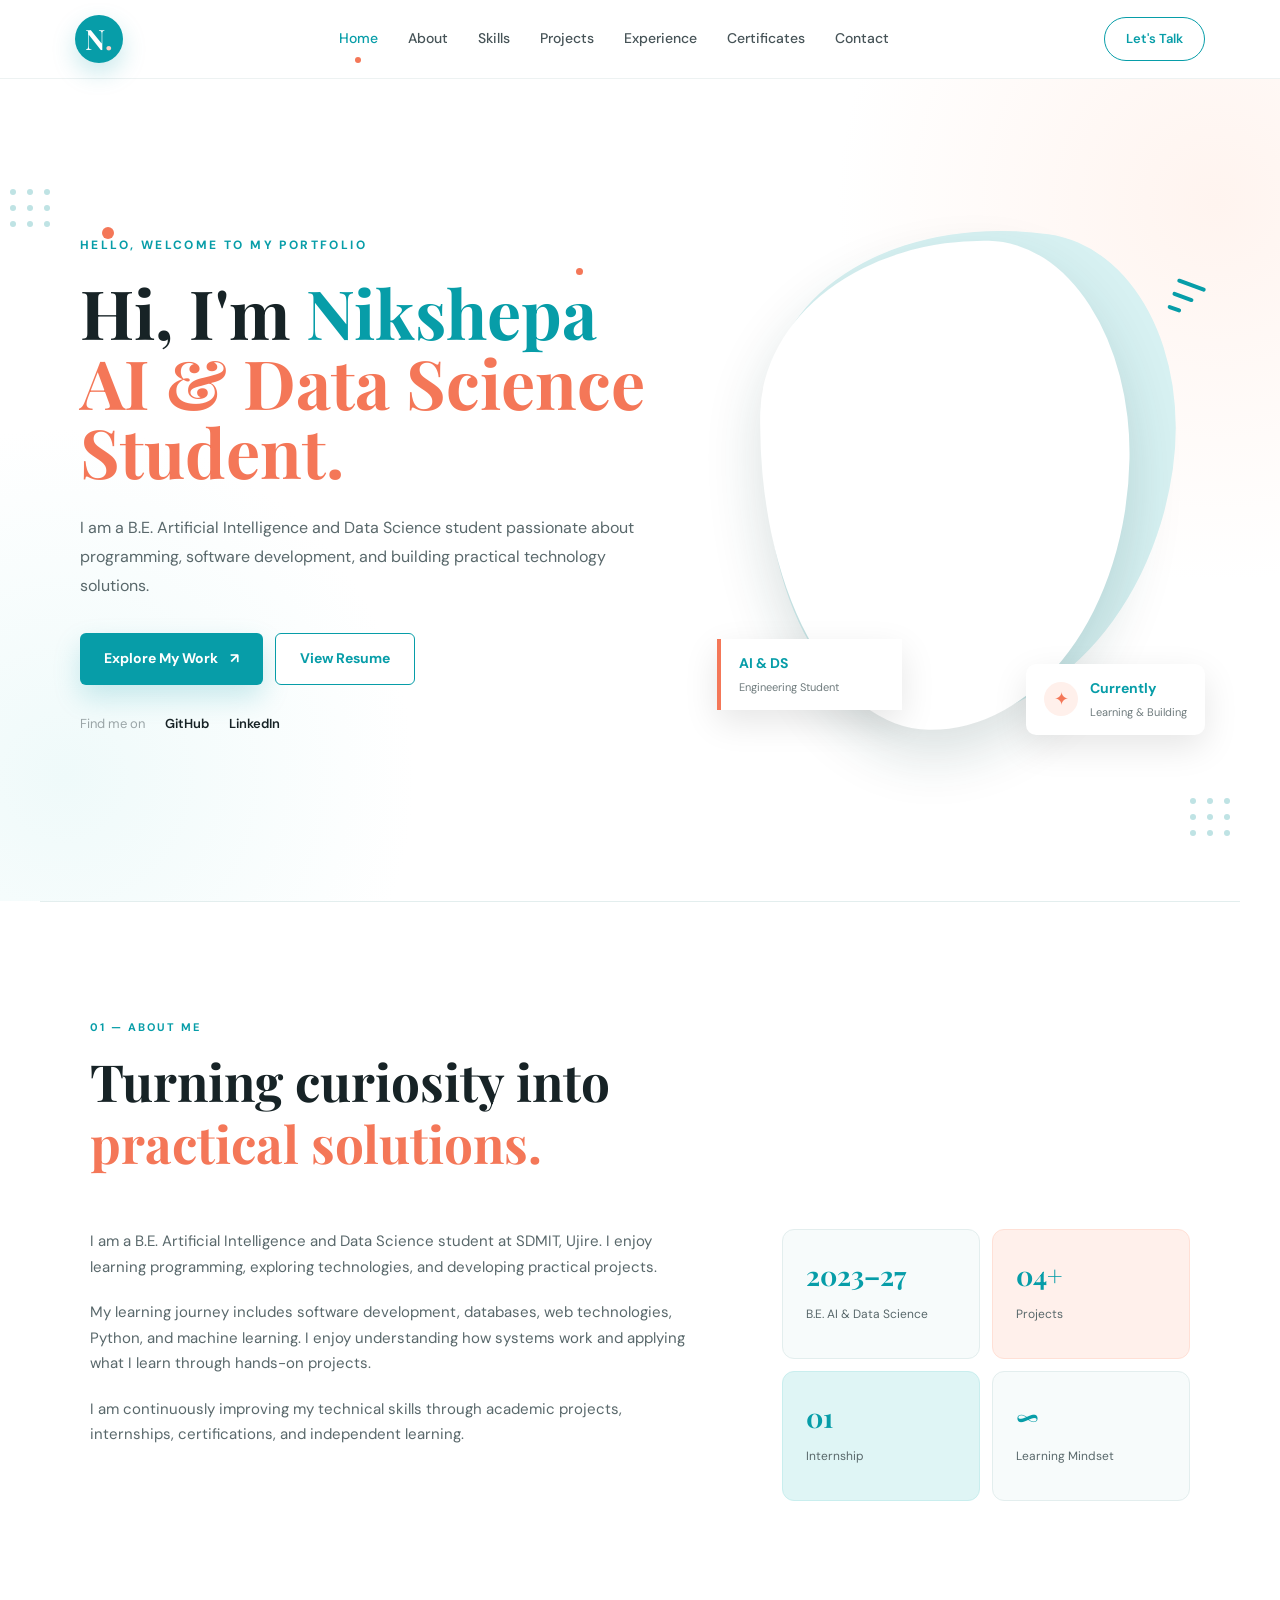
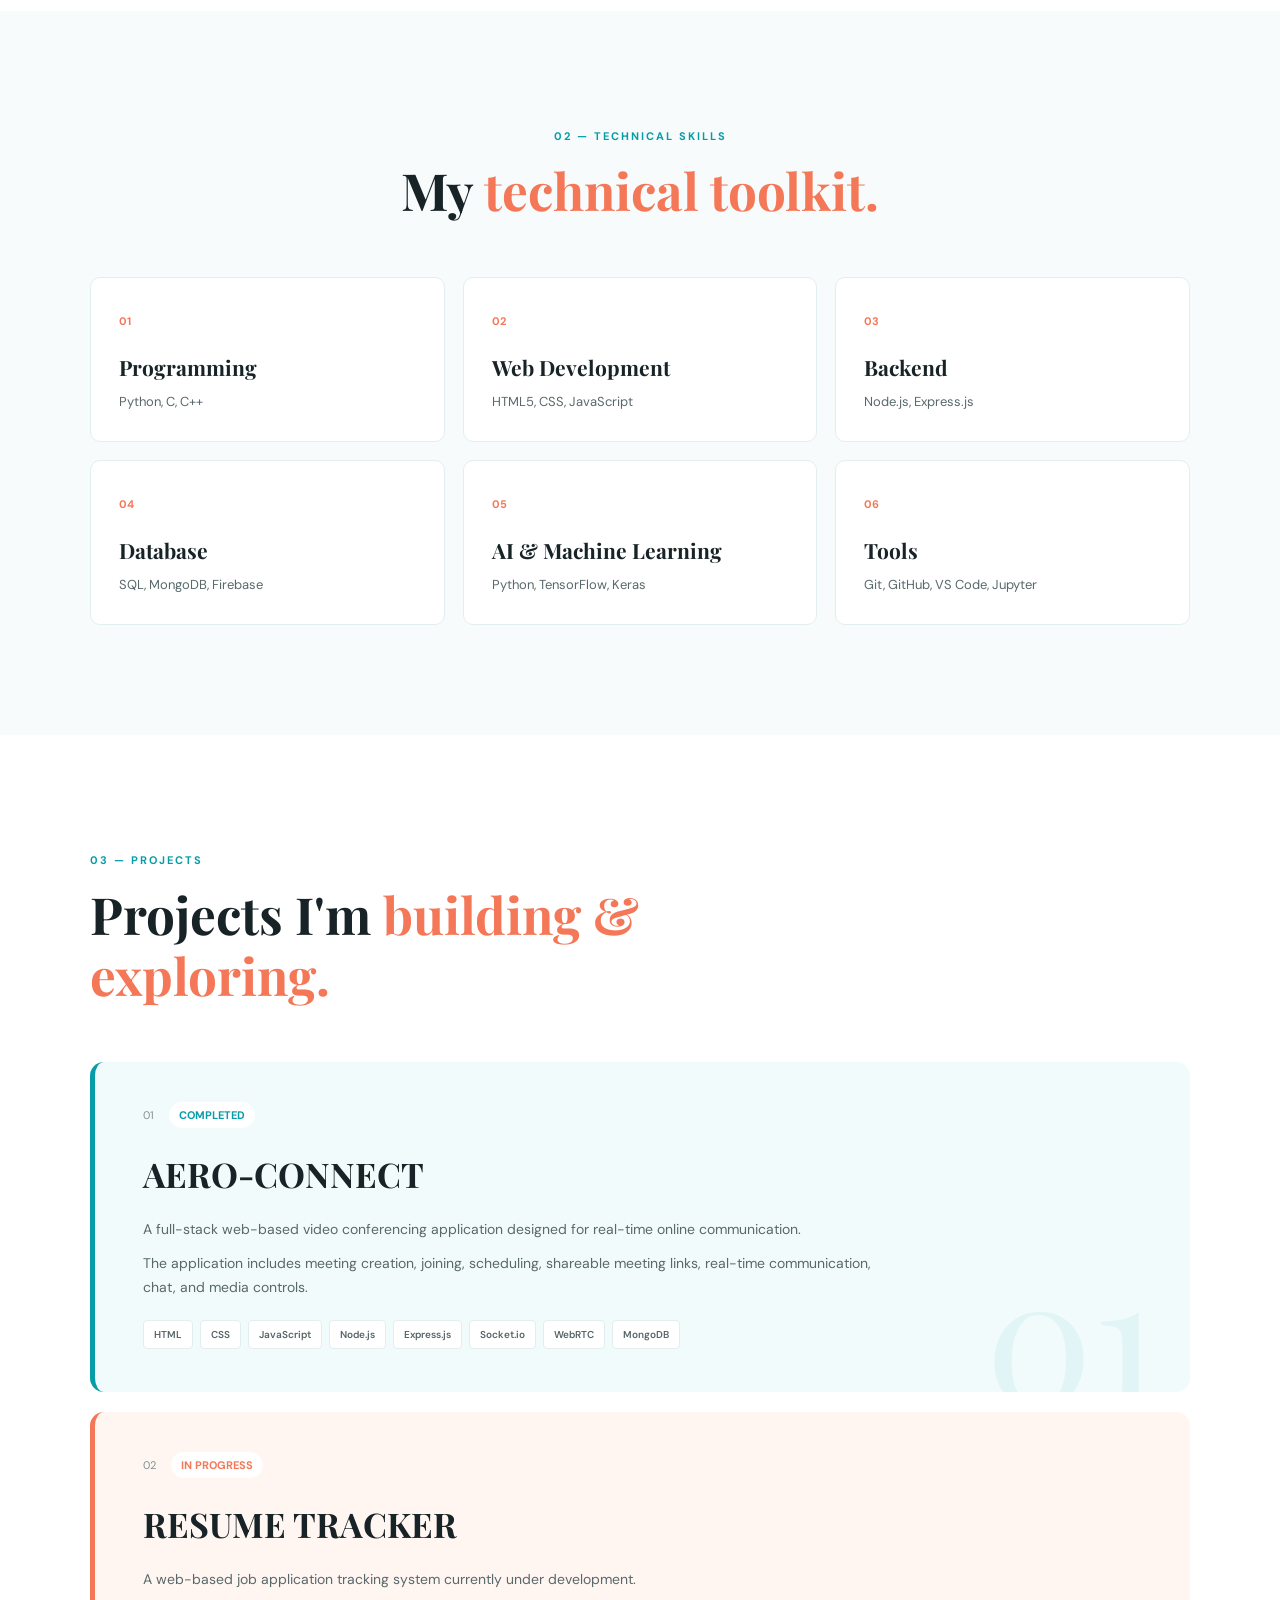
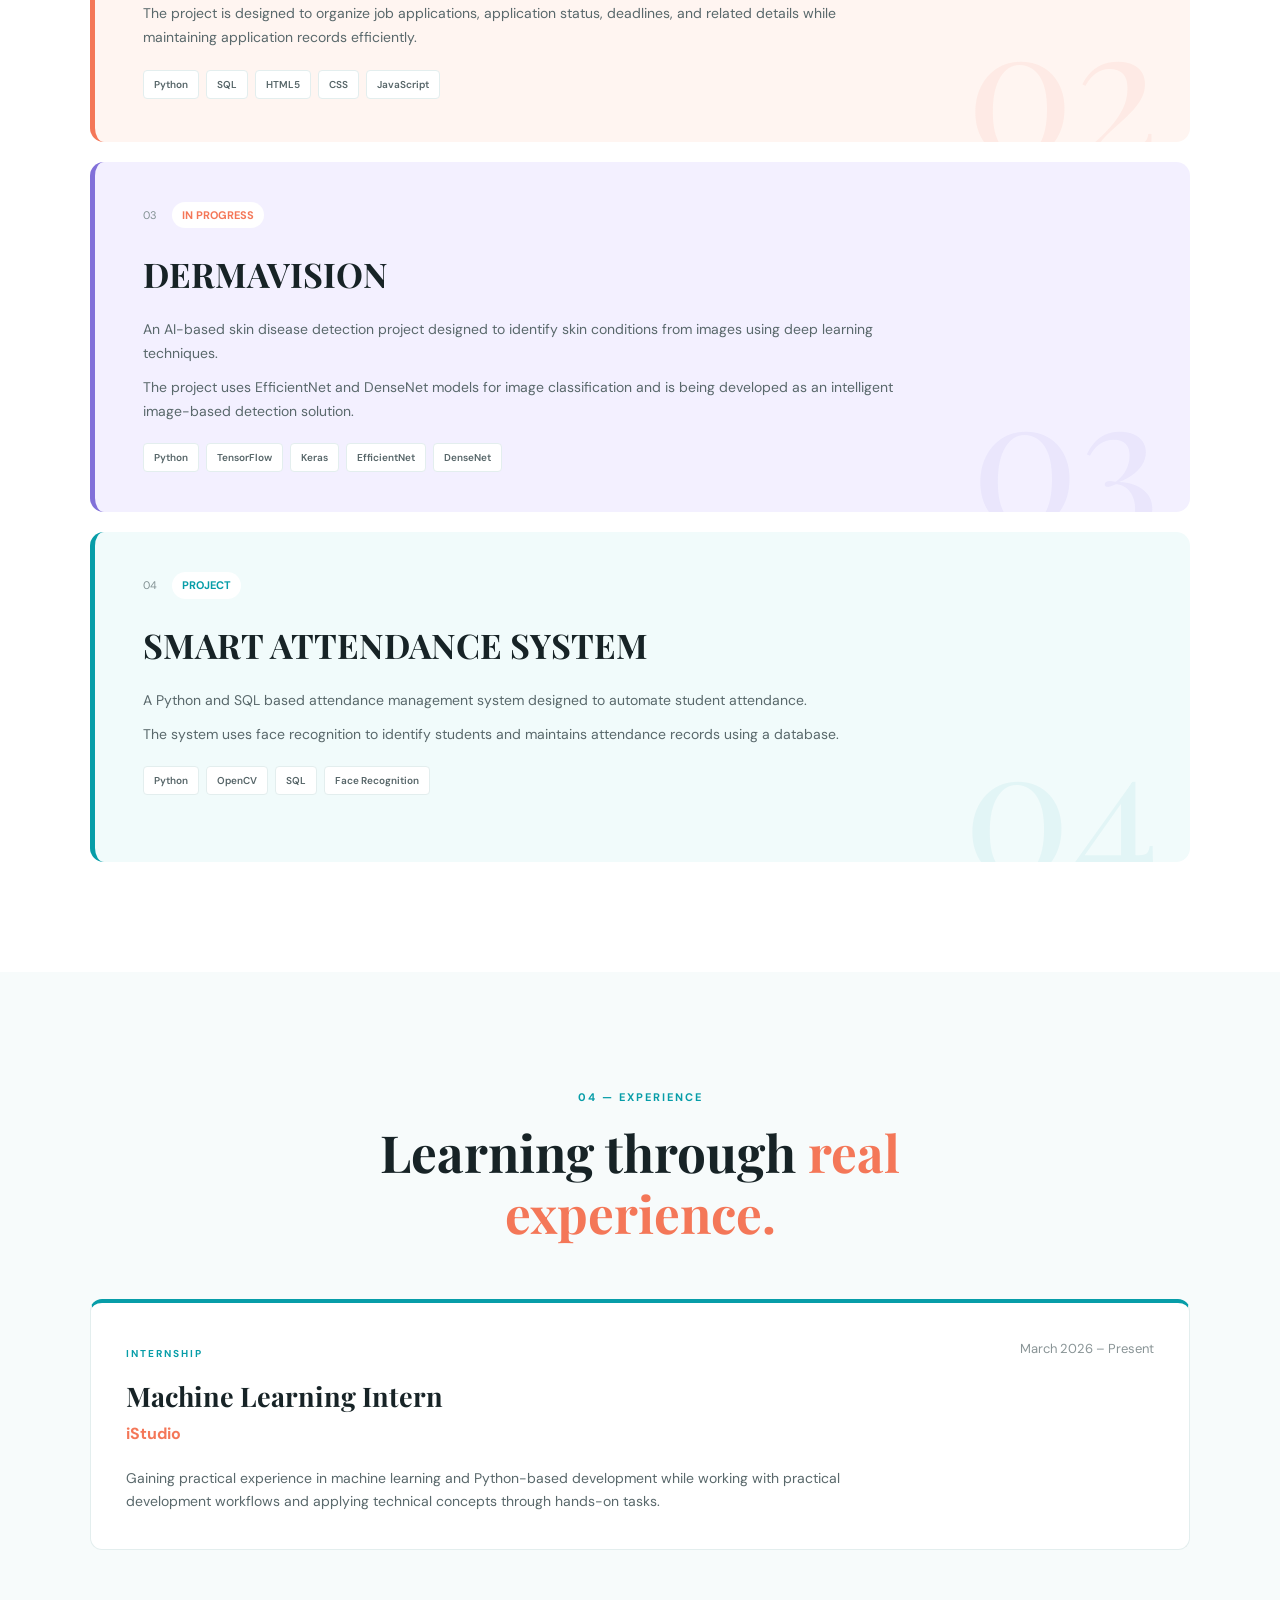
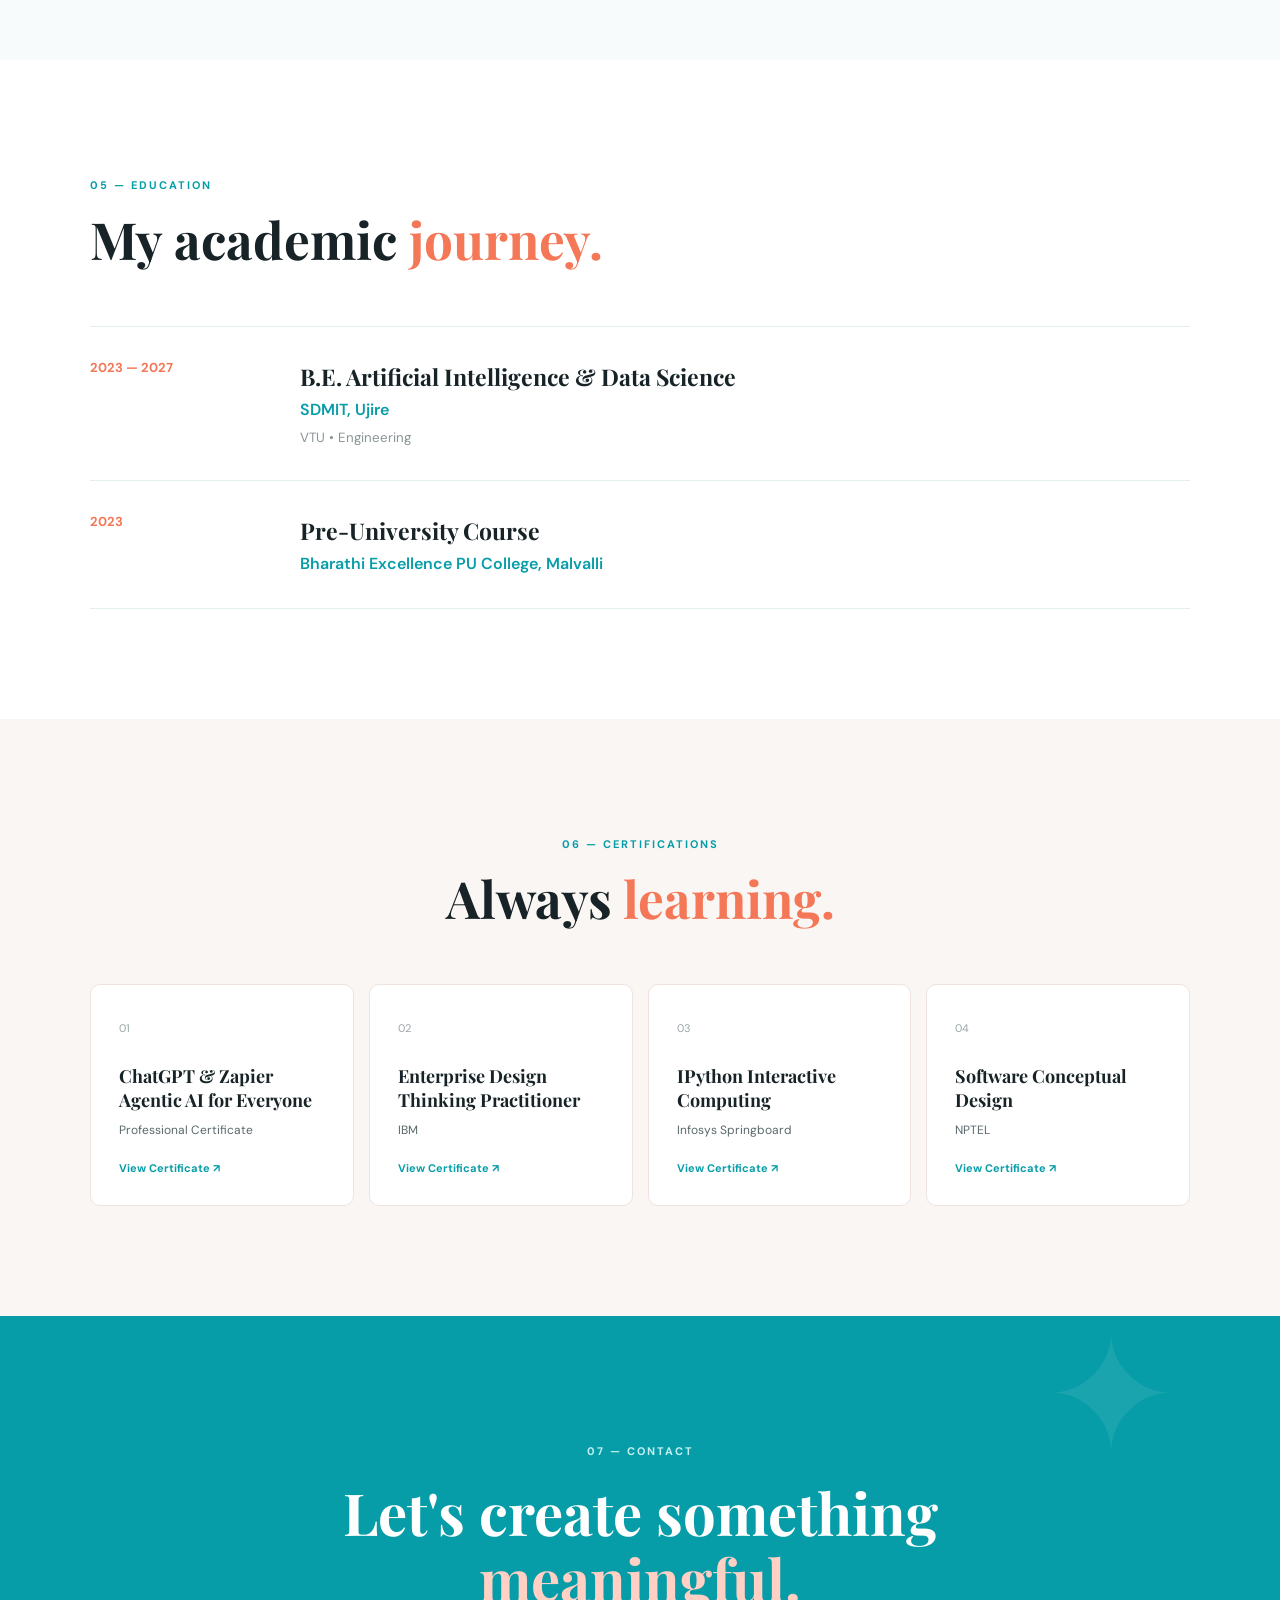
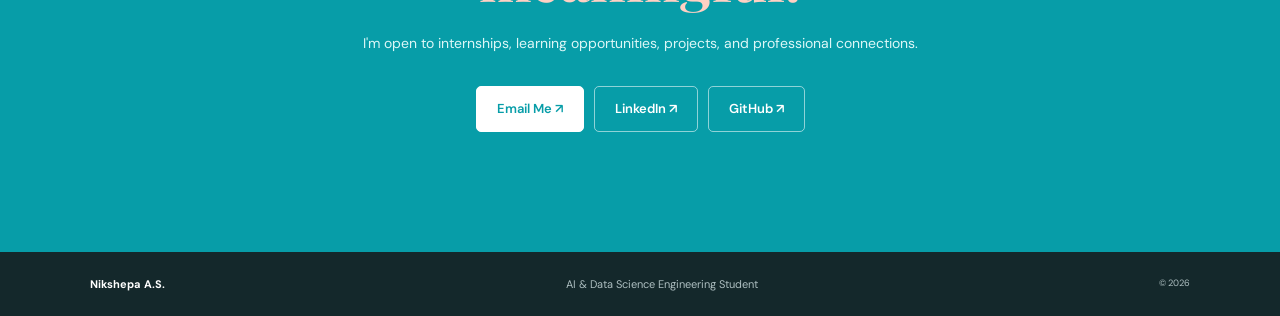
==== index.html @ 7f30a45b "Initial portfolio" ====
<!DOCTYPE html>
<html lang="en">

<head>
    <meta charset="UTF-8">
    <meta name="viewport" content="width=device-width, initial-scale=1.0">

    <title>Nikshepa A.S. | AI & Data Science</title>

    <link rel="stylesheet" href="style.css">

    <link rel="preconnect" href="https://fonts.googleapis.com">
    <link rel="preconnect" href="https://fonts.gstatic.com" crossorigin>

    <link href="https://fonts.googleapis.com/css2?family=DM+Sans:wght@400;500;600;700&family=Playfair+Display:wght@600;700&display=swap" rel="stylesheet">
</head>

<body>

    <!-- ================= NAVBAR ================= -->

    <header class="navbar">

        <div class="nav-container">

            <a href="#home" class="brand">
                N<span>.</span>
            </a>

            <nav class="nav-links">

                <a href="#home" class="active">Home</a>

                <a href="#about">About</a>

                <a href="#skills">Skills</a>

                <a href="#projects">Projects</a>

                <a href="#experience">Experience</a>

                <a href="#certificates">Certificates</a>

                <a href="#contact">Contact</a>

            </nav>

            <a href="#contact" class="nav-button">
                Let's Talk
            </a>

        </div>

    </header>


    <!-- ================= HERO ================= -->

    <section id="home" class="hero">

        <!-- Decorative elements -->

        <div class="hero-dot hero-dot-1"></div>

        <div class="hero-dot hero-dot-2"></div>

        <div class="hero-dot hero-dot-3"></div>

        <div class="dot-pattern pattern-left">
            <span></span>
            <span></span>
            <span></span>
            <span></span>
            <span></span>
            <span></span>
            <span></span>
            <span></span>
            <span></span>
        </div>

        <div class="dot-pattern pattern-right">
            <span></span>
            <span></span>
            <span></span>
            <span></span>
            <span></span>
            <span></span>
            <span></span>
            <span></span>
            <span></span>
        </div>


        <div class="hero-container">


            <!-- ================= LEFT ================= -->

            <div class="hero-content">

                <p class="welcome-text">
                    HELLO, WELCOME TO MY PORTFOLIO
                </p>


                <h1>
                    Hi, I'm
                    <span class="name-color">Nikshepa</span>
                    <br>

                    <span class="career-color">
                        AI & Data Science
                    </span>

                    <br>

                    <span class="career-color">
                        Student.
                    </span>
                </h1>


                <p class="hero-description">

                    I am a B.E. Artificial Intelligence and Data Science
                    student passionate about programming, software
                    development, and building practical technology
                    solutions.

                </p>


                <div class="hero-buttons">

                    <a href="#projects" class="primary-button">

                        Explore My Work

                        <span>↗</span>

                    </a>


                    <a href="resume/NikshepaAS_resume.pdf"
                       class="secondary-button"
                       target="_blank">

                        View Resume

                    </a>

                </div>


                <div class="social-row">

                    <span>Find me on</span>

                    <a href="#" target="_blank">
                        GitHub
                    </a>

                    <a href="#" target="_blank">
                        LinkedIn
                    </a>

                </div>

            </div>


            <!-- ================= RIGHT PHOTO ================= -->

            <div class="hero-photo-area">


                <!-- Large teal organic background -->

                <div class="organic-background"></div>


                <!-- Decorative teal strokes -->

                <div class="accent-strokes">
                    <span></span>
                    <span></span>
                    <span></span>
                </div>


                <!-- Main photo -->

                <div class="photo-wrapper">

                    <img
                        src="assets/profile.jpg"
                        alt="Nikshepa A.S."
                    >

                </div>


                <!-- AI & DS floating card -->

                <div class="photo-card card-left">

                    <div class="card-line"></div>

                    <div>
                        <strong>AI & DS</strong>

                        <small>
                            Engineering Student
                        </small>
                    </div>

                </div>


                <!-- Currently card -->

                <div class="photo-card card-right">

                    <div class="sparkle">
                        ✦
                    </div>

                    <div>

                        <strong>
                            Currently
                        </strong>

                        <small>
                            Learning & Building
                        </small>

                    </div>

                </div>

            </div>

        </div>

    </section>


    <!-- ================= ABOUT ================= -->

    <section id="about" class="section about-section">

        <div class="section-heading">

            <span>01 — ABOUT ME</span>

            <h2>
                Turning curiosity into
                <em>practical solutions.</em>
            </h2>

        </div>


        <div class="about-grid">

            <div class="about-content">

                <p>
                    I am a B.E. Artificial Intelligence and Data Science
                    student at SDMIT, Ujire. I enjoy learning programming,
                    exploring technologies, and developing practical
                    projects.
                </p>

                <p>
                    My learning journey includes software development,
                    databases, web technologies, Python, and machine
                    learning. I enjoy understanding how systems work
                    and applying what I learn through hands-on projects.
                </p>

                <p>
                    I am continuously improving my technical skills
                    through academic projects, internships,
                    certifications, and independent learning.
                </p>

            </div>


            <div class="about-stats">

                <div class="stat">
                    <strong>2023–27</strong>
                    <span>B.E. AI & Data Science</span>
                </div>

                <div class="stat coral-stat">
                    <strong>04+</strong>
                    <span>Projects</span>
                </div>

                <div class="stat teal-stat">
                    <strong>01</strong>
                    <span>Internship</span>
                </div>

                <div class="stat">
                    <strong>∞</strong>
                    <span>Learning Mindset</span>
                </div>

            </div>

        </div>

    </section>


    <!-- ================= SKILLS ================= -->

    <section id="skills" class="section skills-section">

        <div class="section-heading centered">

            <span>02 — TECHNICAL SKILLS</span>

            <h2>
                My <em>technical toolkit.</em>
            </h2>

        </div>


        <div class="skills-grid">

            <div class="skill-card">

                <span>01</span>

                <h3>Programming</h3>

                <p>
                    Python, C, C++
                </p>

            </div>


            <div class="skill-card">

                <span>02</span>

                <h3>Web Development</h3>

                <p>
                    HTML5, CSS, JavaScript
                </p>

            </div>


            <div class="skill-card">

                <span>03</span>

                <h3>Backend</h3>

                <p>
                    Node.js, Express.js
                </p>

            </div>


            <div class="skill-card">

                <span>04</span>

                <h3>Database</h3>

                <p>
                    SQL, MongoDB, Firebase
                </p>

            </div>


            <div class="skill-card">

                <span>05</span>

                <h3>AI & Machine Learning</h3>

                <p>
                    Python, TensorFlow, Keras
                </p>

            </div>


            <div class="skill-card">

                <span>06</span>

                <h3>Tools</h3>

                <p>
                    Git, GitHub, VS Code, Jupyter
                </p>

            </div>

        </div>

    </section>


    <!-- ================= PROJECTS ================= -->

    <section id="projects" class="section projects-section">

        <div class="section-heading">

            <span>03 — PROJECTS</span>

            <h2>
                Projects I'm
                <em>building & exploring.</em>
            </h2>

        </div>


        <div class="projects-container">


            <!-- AERO CONNECT -->

            <article class="project-card">

                <div class="project-content">

                    <div class="project-top">

                        <span>01</span>

                        <b class="completed">
                            COMPLETED
                        </b>

                    </div>


                    <h3>
                        AERO-CONNECT
                    </h3>


                    <p>
                        A full-stack web-based video conferencing
                        application designed for real-time online
                        communication.
                    </p>


                    <p>
                        The application includes meeting creation,
                        joining, scheduling, shareable meeting links,
                        real-time communication, chat, and media
                        controls.
                    </p>


                    <div class="tags">

                        <span>HTML</span>
                        <span>CSS</span>
                        <span>JavaScript</span>
                        <span>Node.js</span>
                        <span>Express.js</span>
                        <span>Socket.io</span>
                        <span>WebRTC</span>
                        <span>MongoDB</span>

                    </div>

                </div>


                <div class="big-number">
                    01
                </div>

            </article>


            <!-- RESUME TRACKER -->

            <article class="project-card coral-project">

                <div class="project-content">

                    <div class="project-top">

                        <span>02</span>

                        <b class="ongoing">
                            IN PROGRESS
                        </b>

                    </div>


                    <h3>
                        RESUME TRACKER
                    </h3>


                    <p>
                        A web-based job application tracking system
                        currently under development.
                    </p>


                    <p>
                        The project is designed to organize job
                        applications, application status, deadlines,
                        and related details while maintaining
                        application records efficiently.
                    </p>


                    <div class="tags">

                        <span>Python</span>
                        <span>SQL</span>
                        <span>HTML5</span>
                        <span>CSS</span>
                        <span>JavaScript</span>

                    </div>

                </div>


                <div class="big-number">
                    02
                </div>

            </article>


            <!-- DERMAVISION -->

            <article class="project-card lavender-project">

                <div class="project-content">

                    <div class="project-top">

                        <span>03</span>

                        <b class="ongoing">
                            IN PROGRESS
                        </b>

                    </div>


                    <h3>
                        DERMAVISION
                    </h3>


                    <p>
                        An AI-based skin disease detection project
                        designed to identify skin conditions from
                        images using deep learning techniques.
                    </p>


                    <p>
                        The project uses EfficientNet and DenseNet
                        models for image classification and is being
                        developed as an intelligent image-based
                        detection solution.
                    </p>


                    <div class="tags">

                        <span>Python</span>
                        <span>TensorFlow</span>
                        <span>Keras</span>
                        <span>EfficientNet</span>
                        <span>DenseNet</span>

                    </div>

                </div>


                <div class="big-number">
                    03
                </div>

            </article>


            <!-- SMART ATTENDANCE -->

            <article class="project-card">

                <div class="project-content">

                    <div class="project-top">

                        <span>04</span>

                        <b class="completed">
                            PROJECT
                        </b>

                    </div>


                    <h3>
                        SMART ATTENDANCE SYSTEM
                    </h3>


                    <p>
                        A Python and SQL based attendance management
                        system designed to automate student attendance.
                    </p>


                    <p>
                        The system uses face recognition to identify
                        students and maintains attendance records
                        using a database.
                    </p>


                    <div class="tags">

                        <span>Python</span>
                        <span>OpenCV</span>
                        <span>SQL</span>
                        <span>Face Recognition</span>

                    </div>

                </div>


                <div class="big-number">
                    04
                </div>

            </article>

        </div>

    </section>


    <!-- ================= EXPERIENCE ================= -->

    <section id="experience" class="section experience-section">

        <div class="section-heading centered">

            <span>04 — EXPERIENCE</span>

            <h2>
                Learning through
                <em>real experience.</em>
            </h2>

        </div>


        <div class="experience-card">

            <div class="experience-header">

                <div>

                    <span>
                        INTERNSHIP
                    </span>

                    <h3>
                        Machine Learning Intern
                    </h3>

                    <h4>
                        iStudio
                    </h4>

                </div>


                <time>
                    March 2026 – Present
                </time>

            </div>


            <p>
                Gaining practical experience in machine learning
                and Python-based development while working with
                practical development workflows and applying
                technical concepts through hands-on tasks.
            </p>

        </div>

    </section>


    <!-- ================= EDUCATION ================= -->

    <section id="education" class="section education-section">

        <div class="section-heading">

            <span>05 — EDUCATION</span>

            <h2>
                My academic
                <em>journey.</em>
            </h2>

        </div>


        <div class="education-list">

            <div class="education-item">

                <div class="year">
                    2023 — 2027
                </div>

                <div>

                    <h3>
                        B.E. Artificial Intelligence & Data Science
                    </h3>

                    <p>
                        SDMIT, Ujire
                    </p>

                    <small>
                        VTU • Engineering
                    </small>

                </div>

            </div>


            <div class="education-item">

                <div class="year">
                    2023
                </div>

                <div>

                    <h3>
                        Pre-University Course
                    </h3>

                    <p>
                        Bharathi Excellence PU College, Malvalli
                    </p>

                </div>

            </div>

        </div>

    </section>


    <!-- ================= CERTIFICATES ================= -->
<!-- ================= CERTIFICATES ================= -->

<section id="certificates" class="section certificate-section">

    <div class="section-heading centered">

        <span>06 — CERTIFICATIONS</span>

        <h2>
            Always <em>learning.</em>
        </h2>

    </div>


    <div class="certificate-grid">


        <!-- Certificate 01 -->

        <a
            href="certificates/ChatGPT%20%26%20Zapier%20Agentic%20AI%20for%20Everyone.pdf"
            target="_blank"
            class="certificate-card"
        >

            <span>01</span>

            <h3>
                ChatGPT & Zapier Agentic AI
                for Everyone
            </h3>

            <p>
                Professional Certificate
            </p>

            <strong>
                View Certificate ↗
            </strong>

        </a>


        <!-- Certificate 02 -->

        <a
            href="certificates/EnterpriseDesignThinkingPractitioner_Badge.pdf"
            target="_blank"
            class="certificate-card"
        >

            <span>02</span>

            <h3>
                Enterprise Design Thinking
                Practitioner
            </h3>

            <p>
                IBM
            </p>

            <strong>
                View Certificate ↗
            </strong>

        </a>


        <!-- Certificate 03 -->

        <a
            href="certificates/ipython.pdf"
            target="_blank"
            class="certificate-card"
        >

            <span>03</span>

            <h3>
                IPython Interactive
                Computing
            </h3>

            <p>
                Infosys Springboard
            </p>

            <strong>
                View Certificate ↗
            </strong>

        </a>


        <!-- Certificate 04 -->

        <a
            href="certificates/software-conceptual-design.pdf"
            target="_blank"
            class="certificate-card"
        >

            <span>04</span>

            <h3>
                Software Conceptual
                Design
            </h3>

            <p>
                NPTEL
            </p>

            <strong>
                View Certificate ↗
            </strong>

        </a>


    </div>

</section>

    <!-- ================= CONTACT ================= -->

    <section id="contact" class="contact-section">

        <div class="contact-decoration">
            ✦
        </div>


        <div class="contact-content">

            <span>
                07 — CONTACT
            </span>

            <h2>
                Let's create something
                <em>meaningful.</em>
            </h2>

            <p>
                I'm open to internships, learning opportunities,
                projects, and professional connections.
            </p>


            <div class="contact-buttons">

                <a href="mailto:nikshepanethu4321@gmail.com" target="_blank">
                    Email Me ↗
                </a>

                <a href="https://www.linkedin.com/in/nikshepa-a-s/" target="_blank">
                    LinkedIn ↗
                </a>

                <a href="https://github.com/Nikshepa-AS" target="_blank">
                    GitHub ↗
                </a>

            </div>

        </div>

    </section>


    <!-- ================= FOOTER ================= -->

    <footer>

        <strong>
            Nikshepa A.S.
        </strong>

        <span>
            AI & Data Science Engineering Student
        </span>

        <small>
            © 2026
        </small>

    </footer>


    <script src="script.js"></script>

</body>

</html>
---- style.css ----
/* =========================================================
   COLORS
========================================================= */

:root {

    --teal: #079da8;
    --teal-dark: #057d85;
    --teal-light: #dff5f5;

    --coral: #f47758;
    --coral-light: #fff0eb;

    --lavender: #f3f0ff;

    --dark: #172326;
    --text: #59686b;

    --white: #ffffff;

    --border: #e3eeee;

}


/* =========================================================
   RESET
========================================================= */

* {
    margin: 0;
    padding: 0;
    box-sizing: border-box;
}


html {
    scroll-behavior: smooth;
}


body {

    font-family: "DM Sans", sans-serif;

    color: var(--dark);

    background: white;

    line-height: 1.7;

}


a {
    color: inherit;
}


/* =========================================================
   NAVBAR
========================================================= */

.navbar {

    position: sticky;

    top: 0;

    z-index: 1000;

    background: rgba(255,255,255,0.96);

    backdrop-filter: blur(12px);

    border-bottom: 1px solid #edf2f2;

}


.nav-container {

    max-width: 1200px;

    height: 78px;

    margin: auto;

    padding: 0 35px;

    display: flex;

    align-items: center;

    justify-content: space-between;

}


.brand {

    width: 48px;

    height: 48px;

    border-radius: 50%;

    background: var(--teal);

    color: white;

    display: flex;

    align-items: center;

    justify-content: center;

    text-decoration: none;

    font-family: "Playfair Display", serif;

    font-size: 28px;

    font-weight: 700;

    box-shadow:
        0 10px 25px rgba(7,157,168,0.22);

}


.brand span {
    color: #ffd1c5;
}


.nav-links {

    display: flex;

    align-items: center;

    gap: 30px;

}


.nav-links a {

    position: relative;

    text-decoration: none;

    color: #465357;

    font-size: 14px;

    font-weight: 500;

    transition: 0.3s;

}


.nav-links a:hover {

    color: var(--teal);

}


.nav-links a.active {

    color: var(--teal);

}


.nav-links a.active::after {

    content: "";

    position: absolute;

    width: 6px;

    height: 6px;

    background: var(--coral);

    border-radius: 50%;

    bottom: -12px;

    left: 50%;

    transform: translateX(-50%);

}


.nav-button {

    padding: 10px 21px;

    border: 1.5px solid var(--teal);

    border-radius: 30px;

    color: var(--teal);

    text-decoration: none;

    font-size: 13px;

    font-weight: 600;

    transition: 0.3s;

}


.nav-button:hover {

    background: var(--teal);

    color: white;

}


/* =========================================================
   HERO
========================================================= */

.hero {

    position: relative;

    min-height: calc(100vh - 78px);

    overflow: hidden;

    background:

        radial-gradient(
            circle at 5% 85%,
            #effafa 0,
            transparent 25%
        ),

        radial-gradient(
            circle at 95% 15%,
            #fff4ef 0,
            transparent 27%
        );

}


.hero-container {

    max-width: 1200px;

    min-height: calc(100vh - 78px);

    margin: auto;

    padding: 60px 40px 70px;

    display: grid;

    grid-template-columns: 1.05fr 0.95fr;

    align-items: center;

    gap: 40px;

}


/* =========================================================
   HERO TEXT
========================================================= */

.hero-content {

    position: relative;

    z-index: 10;

}


.welcome-text {

    color: var(--teal);

    font-size: 12px;

    font-weight: 700;

    letter-spacing: 2.4px;

    margin-bottom: 22px;

}


.hero h1 {

    font-family: "Playfair Display", serif;

    font-size: clamp(48px, 5.3vw, 72px);

    line-height: 1.03;

    font-weight: 700;

    color: var(--dark);

}


.name-color {

    color: var(--teal);

}


.career-color {

    color: var(--coral);

}


.hero-description {

    max-width: 660px;

    margin-top: 27px;

    color: var(--text);

    font-size: 16px;

    line-height: 1.8;

}


.hero-buttons {

    display: flex;

    gap: 12px;

    margin-top: 32px;

}


.primary-button,
.secondary-button {

    display: inline-flex;

    align-items: center;

    justify-content: center;

    gap: 12px;

    padding: 13px 24px;

    border-radius: 6px;

    text-decoration: none;

    font-size: 14px;

    font-weight: 700;

    transition: 0.3s;

}


.primary-button {

    color: white;

    background: var(--teal);

    box-shadow:
        0 12px 28px rgba(7,157,168,0.20);

}


.primary-button:hover {

    background: var(--teal-dark);

    transform: translateY(-3px);

}


.secondary-button {

    color: var(--teal);

    background: white;

    border: 1.5px solid var(--teal);

}


.secondary-button:hover {

    color: white;

    background: var(--teal);

    transform: translateY(-3px);

}


.social-row {

    display: flex;

    align-items: center;

    gap: 20px;

    margin-top: 28px;

    font-size: 13px;

}


.social-row span {

    color: #9aa5a7;

}


.social-row a {

    text-decoration: none;

    font-weight: 600;

}


.social-row a:hover {

    color: var(--teal);

}


/* =========================================================
   HERO PHOTO AREA
========================================================= */

.hero-photo-area {

    position: relative;

    height: 570px;

    display: flex;

    align-items: center;

    justify-content: center;

}


/* =========================================================
   ORGANIC TEAL SHAPE
========================================================= */

.organic-background {

    position: absolute;

    z-index: 1;

    width: 410px;

    height: 500px;

    right: 30px;

    top: 25px;

    background: #d7f1f2;

    border-radius:
        62% 38% 55% 45% /
        37% 43% 57% 63%;

    transform: rotate(8deg);

}


/* =========================================================
   PHOTO
========================================================= */

.photo-wrapper {

    position: relative;

    z-index: 3;

    width: 370px;

    height: 490px;

    overflow: hidden;

    background: white;

    border: 8px solid white;

    box-shadow:
        0 25px 55px rgba(20,60,65,0.16);

    /*
       THIS IS THE MAIN PHOTO SHAPE
    */

    border-radius:
        61% 39% 53% 47% /
        36% 44% 56% 64%;

    transform: rotate(1deg);

}


.photo-wrapper img {

    width: 100%;

    height: 100%;

    display: block;

    object-fit: cover;

    object-position: center;

}


/* =========================================================
   PHOTO DECORATIVE STROKES
========================================================= */

.accent-strokes {

    position: absolute;

    z-index: 4;

    top: 82px;

    right: 0;

    transform: rotate(20deg);

}


.accent-strokes span {

    display: block;

    width: 30px;

    height: 4px;

    border-radius: 10px;

    background: var(--teal);

    margin-bottom: 10px;

}


.accent-strokes span:nth-child(2) {

    width: 22px;

}


.accent-strokes span:nth-child(3) {

    width: 14px;

}


/* =========================================================
   PHOTO CARDS
========================================================= */

.photo-card {

    position: absolute;

    z-index: 8;

    background: white;

    box-shadow:
        0 12px 35px rgba(0,0,0,0.10);

}


/* LEFT CARD */

.card-left {

    left: 30px;

    bottom: 60px;

    display: flex;

    align-items: stretch;

    min-width: 185px;

}


.card-line {

    width: 4px;

    background: var(--coral);

}


.card-left > div:last-child {

    padding: 13px 18px;

}


.photo-card strong {

    display: block;

    color: var(--teal);

    font-size: 14px;

}


.photo-card small {

    display: block;

    margin-top: 3px;

    color: #6f7b7d;

    font-size: 11px;

}


/* RIGHT CARD */

.card-right {

    right: -5px;

    bottom: 35px;

    display: flex;

    align-items: center;

    gap: 12px;

    padding: 13px 18px;

    border-radius: 10px;

}


.sparkle {

    width: 34px;

    height: 34px;

    display: flex;

    align-items: center;

    justify-content: center;

    border-radius: 50%;

    background: var(--coral-light);

    color: var(--coral);

    font-size: 18px;

}


/* =========================================================
   HERO DECORATIONS
========================================================= */

.hero-dot {

    position: absolute;

    width: 12px;

    height: 12px;

    border-radius: 50%;

    background: var(--coral);

}


.hero-dot-1 {

    left: 8%;

    top: 18%;

}


.hero-dot-2 {

    left: 45%;

    top: 23%;

    width: 7px;

    height: 7px;

}


.hero-dot-3 {

    right: 24%;

    top: 35%;

    width: 7px;

    height: 7px;

}


/* DOT PATTERN */

.dot-pattern {

    position: absolute;

    z-index: 1;

    width: 65px;

    display: grid;

    grid-template-columns: repeat(3, 7px);

    gap: 10px;

}


.dot-pattern span {

    width: 6px;

    height: 6px;

    background: #bfe3e4;

    border-radius: 50%;

}


.pattern-left {

    left: 10px;

    top: 110px;

}


.pattern-right {

    right: 25px;

    bottom: 65px;

}


/* =========================================================
   GENERAL SECTION
========================================================= */

.section {

    max-width: 1200px;

    margin: auto;

    padding: 110px 50px;

}


.section-heading span {

    color: var(--teal);

    font-size: 11px;

    font-weight: 700;

    letter-spacing: 2px;

}


.section-heading h2 {

    max-width: 700px;

    margin-top: 12px;

    font-family: "Playfair Display", serif;

    font-size: clamp(36px, 4vw, 52px);

    line-height: 1.2;

}


.section-heading h2 em {

    color: var(--coral);

    font-style: normal;

}


.centered {

    text-align: center;

}


.centered h2 {

    margin-left: auto;

    margin-right: auto;

}


/* =========================================================
   ABOUT
========================================================= */

.about-section {

    border-top: 1px solid var(--border);

}


.about-grid {

    display: grid;

    grid-template-columns: 1.2fr 0.8fr;

    gap: 80px;

    margin-top: 55px;

}


.about-content {

    color: var(--text);

    font-size: 15px;

}


.about-content p {

    margin-bottom: 20px;

}


.about-stats {

    display: grid;

    grid-template-columns: 1fr 1fr;

    gap: 12px;

}


.stat {

    min-height: 130px;

    padding: 23px;

    background: #f7fbfb;

    border: 1px solid var(--border);

    border-radius: 12px;

}


.coral-stat {

    background: var(--coral-light);

    border-color: #ffe0d6;

}


.teal-stat {

    background: var(--teal-light);

    border-color: #c9eeee;

}


.stat strong {

    display: block;

    font-family: "Playfair Display", serif;

    color: var(--teal);

    font-size: 27px;

}


.stat span {

    color: var(--text);

    font-size: 12px;

}


/* =========================================================
   SKILLS
========================================================= */

.skills-section {

    max-width: none;

    background: #f7fbfb;

    padding-left: max(50px, calc((100% - 1100px) / 2));

    padding-right: max(50px, calc((100% - 1100px) / 2));

}


.skills-grid {

    display: grid;

    grid-template-columns: repeat(3,1fr);

    gap: 18px;

    margin-top: 55px;

}


.skill-card {

    min-height: 160px;

    padding: 28px;

    background: white;

    border: 1px solid var(--border);

    border-radius: 10px;

    transition: 0.3s;

}


.skill-card:hover {

    transform: translateY(-6px);

    box-shadow:
        0 15px 35px rgba(7,157,168,0.10);

}


.skill-card > span {

    color: var(--coral);

    font-size: 11px;

    font-weight: 700;

}


.skill-card h3 {

    margin-top: 17px;

    font-family: "Playfair Display", serif;

    font-size: 21px;

}


.skill-card p {

    margin-top: 5px;

    color: var(--text);

    font-size: 13px;

}


/* =========================================================
   PROJECTS
========================================================= */

.projects-container {

    margin-top: 55px;

    display: flex;

    flex-direction: column;

    gap: 20px;

}


.project-card {

    position: relative;

    min-height: 330px;

    padding: 40px 48px;

    overflow: hidden;

    background: #f1fbfb;

    border-left: 5px solid var(--teal);

    border-radius: 14px;

}


.coral-project {

    background: #fff5f1;

    border-left-color: var(--coral);

}


.lavender-project {

    background: var(--lavender);

    border-left-color: #8170d9;

}


.project-content {

    position: relative;

    z-index: 2;

    max-width: 760px;

}


.project-top {

    display: flex;

    align-items: center;

    gap: 15px;

    margin-bottom: 18px;

    color: #829193;

    font-size: 11px;

}


.completed,
.ongoing {

    padding: 4px 10px;

    background: white;

    border-radius: 20px;

}


.completed {

    color: var(--teal);

}


.ongoing {

    color: var(--coral);

}


.project-card h3 {

    font-family: "Playfair Display", serif;

    font-size: 34px;

    margin-bottom: 14px;

}


.project-card p {

    color: var(--text);

    font-size: 14px;

    margin-bottom: 10px;

}


.tags {

    display: flex;

    flex-wrap: wrap;

    gap: 7px;

    margin-top: 20px;

}


.tags span {

    padding: 5px 10px;

    background: white;

    border: 1px solid #e3eeee;

    border-radius: 4px;

    color: #566568;

    font-size: 10px;

    font-weight: 600;

}


.big-number {

    position: absolute;

    right: 30px;

    bottom: -30px;

    font-family: "Playfair Display", serif;

    font-size: 180px;

    color: rgba(7,157,168,0.06);

    line-height: 1;

}


.coral-project .big-number {

    color: rgba(244,119,88,0.08);

}


.lavender-project .big-number {

    color: rgba(129,112,217,0.08);

}


/* =========================================================
   EXPERIENCE
========================================================= */

.experience-section {

    max-width: none;

    background: #f7fbfb;

    padding-left: max(50px, calc((100% - 1100px) / 2));

    padding-right: max(50px, calc((100% - 1100px) / 2));

}


.experience-card {

    margin-top: 55px;

    padding: 35px;

    background: white;

    border: 1px solid var(--border);

    border-top: 4px solid var(--teal);

    border-radius: 12px;

}


.experience-header {

    display: flex;

    justify-content: space-between;

    gap: 30px;

}


.experience-header span {

    color: var(--teal);

    font-size: 10px;

    font-weight: 700;

    letter-spacing: 2px;

}


.experience-header h3 {

    margin-top: 8px;

    font-family: "Playfair Display", serif;

    font-size: 27px;

}


.experience-header h4 {

    color: var(--coral);

}


.experience-header time {

    color: #899496;

    font-size: 13px;

}


.experience-card > p {

    max-width: 800px;

    margin-top: 20px;

    color: var(--text);

    font-size: 14px;

}


/* =========================================================
   EDUCATION
========================================================= */

.education-list {

    margin-top: 55px;

    border-top: 1px solid var(--border);

}


.education-item {

    display: grid;

    grid-template-columns: 170px 1fr;

    gap: 40px;

    padding: 30px 0;

    border-bottom: 1px solid var(--border);

}


.year {

    color: var(--coral);

    font-size: 13px;

    font-weight: 700;

}


.education-item h3 {

    font-family: "Playfair Display", serif;

    font-size: 23px;

}


.education-item p {

    color: var(--teal);

    font-weight: 600;

}


.education-item small {

    color: #899496;

}


/* =========================================================
   CERTIFICATES
========================================================= */

.certificate-section {

    max-width: none;

    background: #faf6f3;

    padding-left: max(50px, calc((100% - 1100px) / 2));

    padding-right: max(50px, calc((100% - 1100px) / 2));

}


.certificate-grid {

    display: grid;

    grid-template-columns: repeat(4,1fr);

    gap: 15px;

    margin-top: 55px;

}


.certificate-card {

    min-height: 200px;

    padding: 28px;

    background: white;

    border: 1px solid #eee3df;

    border-radius: 10px;

    text-decoration: none;

    transition: 0.3s;

}


.certificate-card:hover {

    transform: translateY(-6px);

    box-shadow:
        0 15px 35px rgba(50,40,30,0.08);

}


.certificate-card > span {

    color: #9aa5a7;

    font-size: 11px;

}


.certificate-card h3 {

    margin-top: 25px;

    font-family: "Playfair Display", serif;

    font-size: 18px;

    line-height: 1.3;

}


.certificate-card p {

    margin-top: 8px;

    color: var(--text);

    font-size: 12px;

}


.certificate-card strong {

    display: block;

    margin-top: 18px;

    color: var(--teal);

    font-size: 11px;

}


/* =========================================================
   CONTACT
========================================================= */

.contact-section {

    position: relative;

    overflow: hidden;

    padding: 120px 30px;

    text-align: center;

    background: var(--teal);

    color: white;

}


.contact-decoration {

    position: absolute;

    top: -55px;

    right: 8%;

    font-size: 160px;

    color: rgba(255,255,255,0.08);

}


.contact-content {

    position: relative;

    z-index: 2;

    max-width: 700px;

    margin: auto;

}


.contact-content > span {

    color: #c3f1f2;

    font-size: 11px;

    font-weight: 700;

    letter-spacing: 2px;

}


.contact-content h2 {

    margin-top: 15px;

    font-family: "Playfair Display", serif;

    font-size: clamp(38px,5vw,58px);

    line-height: 1.15;

}


.contact-content h2 em {

    color: #ffd0c3;

    font-style: normal;

}


.contact-content > p {

    margin: 20px auto 30px;

    max-width: 600px;

    color: #ddf7f7;

    font-size: 14px;

}


.contact-buttons {

    display: flex;

    justify-content: center;

    flex-wrap: wrap;

    gap: 10px;

}


.contact-buttons a {

    padding: 11px 20px;

    border: 1px solid rgba(255,255,255,0.55);

    border-radius: 5px;

    color: white;

    text-decoration: none;

    font-size: 13px;

    font-weight: 600;

    transition: 0.3s;

}


.contact-buttons a:first-child {

    color: var(--teal);

    background: white;

    border-color: white;

}


.contact-buttons a:hover {

    background: var(--coral);

    border-color: var(--coral);

}


/* =========================================================
   FOOTER
========================================================= */

footer {

    display: flex;

    justify-content: space-between;

    align-items: center;

    padding: 23px max(30px, calc((100% - 1100px) / 2));

    background: #14282b;

    color: #aebfc1;

    font-size: 11px;

}


footer strong {

    color: white;

}


/* =========================================================
   MOBILE
========================================================= */

@media (max-width: 1000px) {

    .nav-links {

        gap: 15px;

    }


    .nav-button {

        display: none;

    }


    .hero-container {

        grid-template-columns: 1fr;

        text-align: center;

    }


    .hero-content {

        max-width: 700px;

        margin: auto;

    }


    .hero-description {

        margin-left: auto;

        margin-right: auto;

    }


    .hero-buttons,
    .social-row {

        justify-content: center;

    }


    .hero-photo-area {

        height: 540px;

    }


    .about-grid {

        grid-template-columns: 1fr;

    }


    .skills-grid {

        grid-template-columns: repeat(2,1fr);

    }


    .certificate-grid {

        grid-template-columns: repeat(2,1fr);

    }

}


@media (max-width: 750px) {

    .nav-container {

        height: auto;

        padding: 15px 20px;

        flex-wrap: wrap;

        justify-content: center;

        gap: 12px;

    }


    .brand {

        display: none;

    }


    .nav-links {

        width: 100%;

        justify-content: center;

        flex-wrap: wrap;

        gap: 10px 17px;

    }


    .nav-links a {

        font-size: 12px;

    }


    .hero-container {

        padding: 65px 20px;

    }


    .hero h1 {

        font-size: 43px;

    }


    .hero-description {

        font-size: 14px;

    }


    .hero-buttons {

        flex-direction: column;

    }


    .primary-button,
    .secondary-button {

        width: 100%;

    }


    /* PHOTO MOBILE */

    .hero-photo-area {

        height: 450px;

    }


    .organic-background {

        width: 315px;

        height: 385px;

        right: 50%;

        top: 20px;

        transform:
            translateX(50%)
            rotate(8deg);

    }


    .photo-wrapper {

        width: 285px;

        height: 370px;

        border-radius:
            61% 39% 53% 47% /
            36% 44% 56% 64%;

    }


    .card-left {

        left: 0;

        bottom: 35px;

        min-width: 160px;

    }


    .card-right {

        right: -5px;

        bottom: 15px;

        padding: 10px 13px;

    }


    .photo-card small {

        font-size: 9px;

    }


    .photo-card strong {

        font-size: 12px;

    }


    .accent-strokes {

        right: 15px;

        top: 45px;

    }


    .dot-pattern {

        display: none;

    }


    .section {

        padding: 80px 25px;

    }


    .skills-grid,
    .certificate-grid {

        grid-template-columns: 1fr;

    }


    .project-card {

        padding: 30px 25px;

    }


    .project-card h3 {

        font-size: 28px;

    }


    .big-number {

        font-size: 120px;

    }


    .experience-header {

        flex-direction: column;

    }


    .education-item {

        grid-template-columns: 1fr;

        gap: 8px;

    }


    footer {

        flex-direction: column;

        gap: 8px;

        text-align: center;

    }

}


@media (max-width: 450px) {

    .hero h1 {

        font-size: 37px;

    }


    .hero-photo-area {

        height: 410px;

    }


    .organic-background {

        width: 285px;

        height: 350px;

    }


    .photo-wrapper {

        width: 260px;

        height: 335px;

    }


    .card-left {

        left: -5px;

    }


    .card-right {

        right: -10px;

    }


    .about-stats {

        grid-template-columns: 1fr;

    }

}
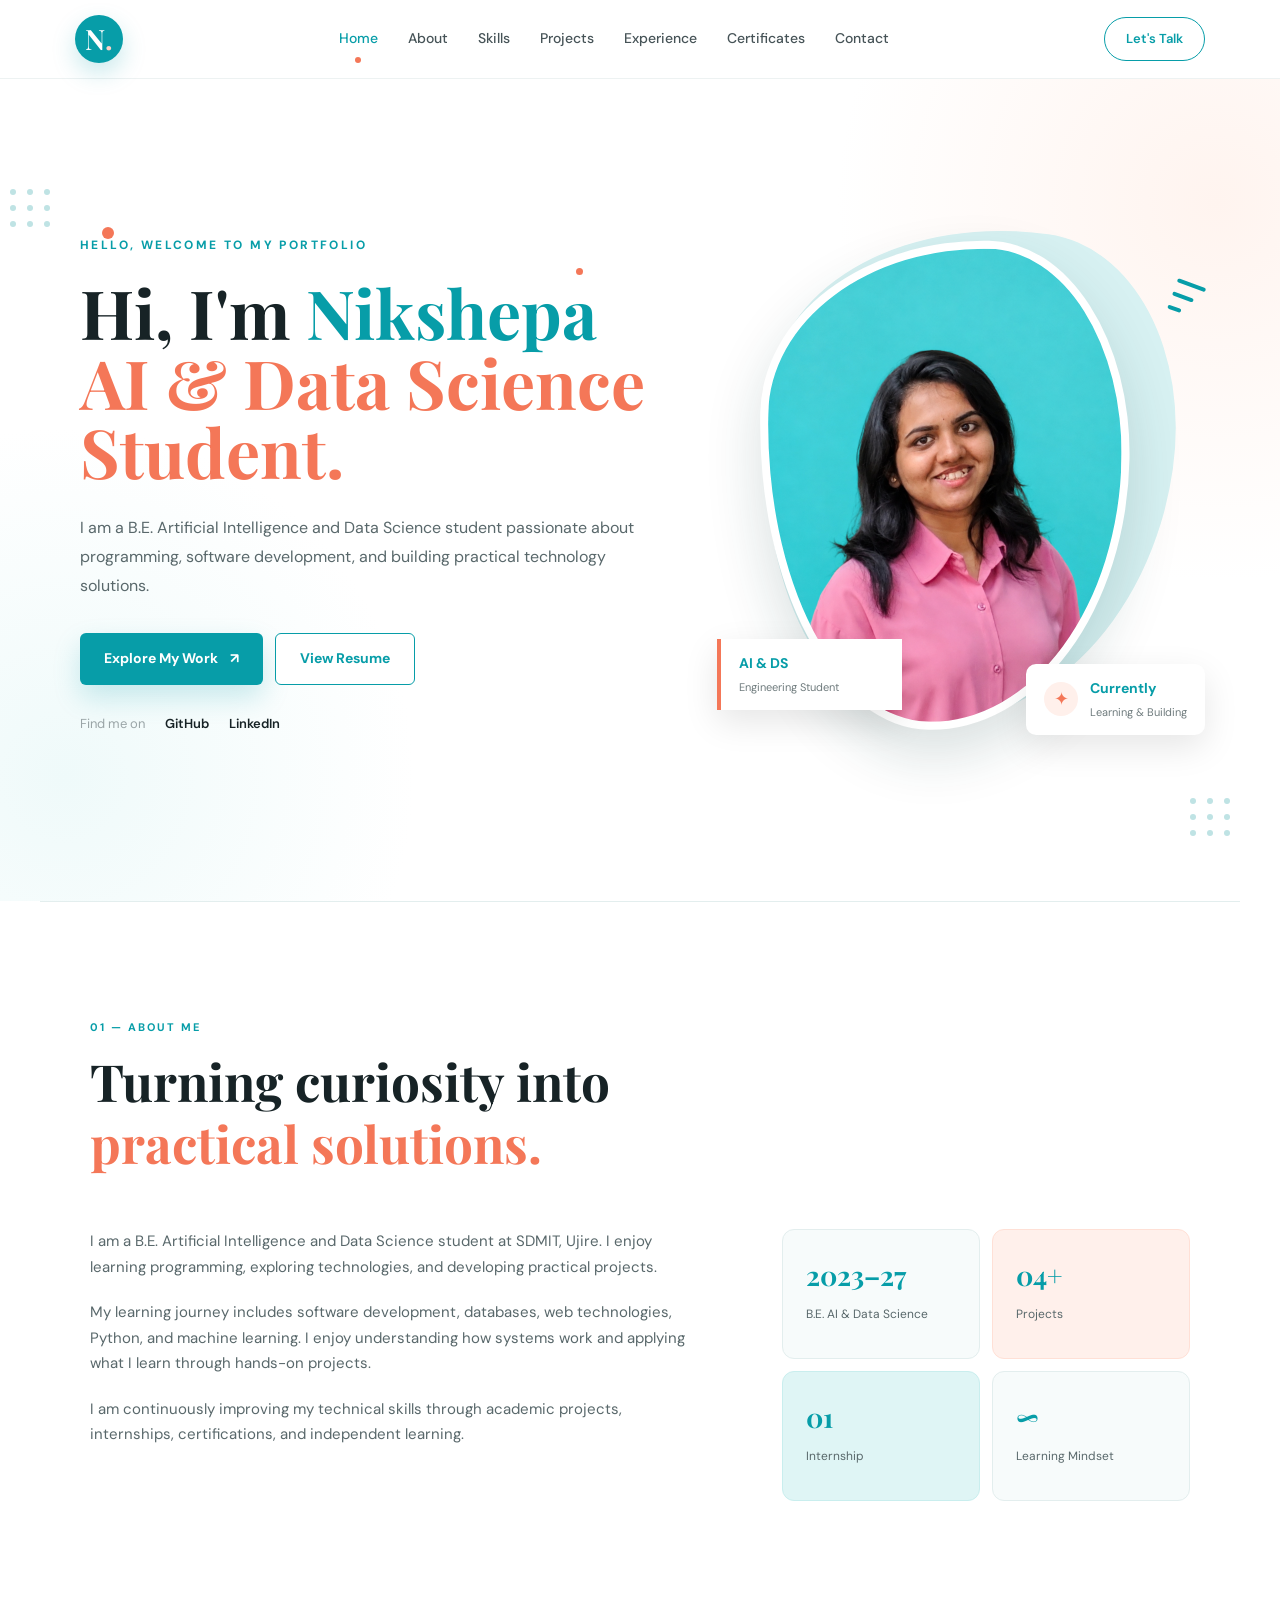
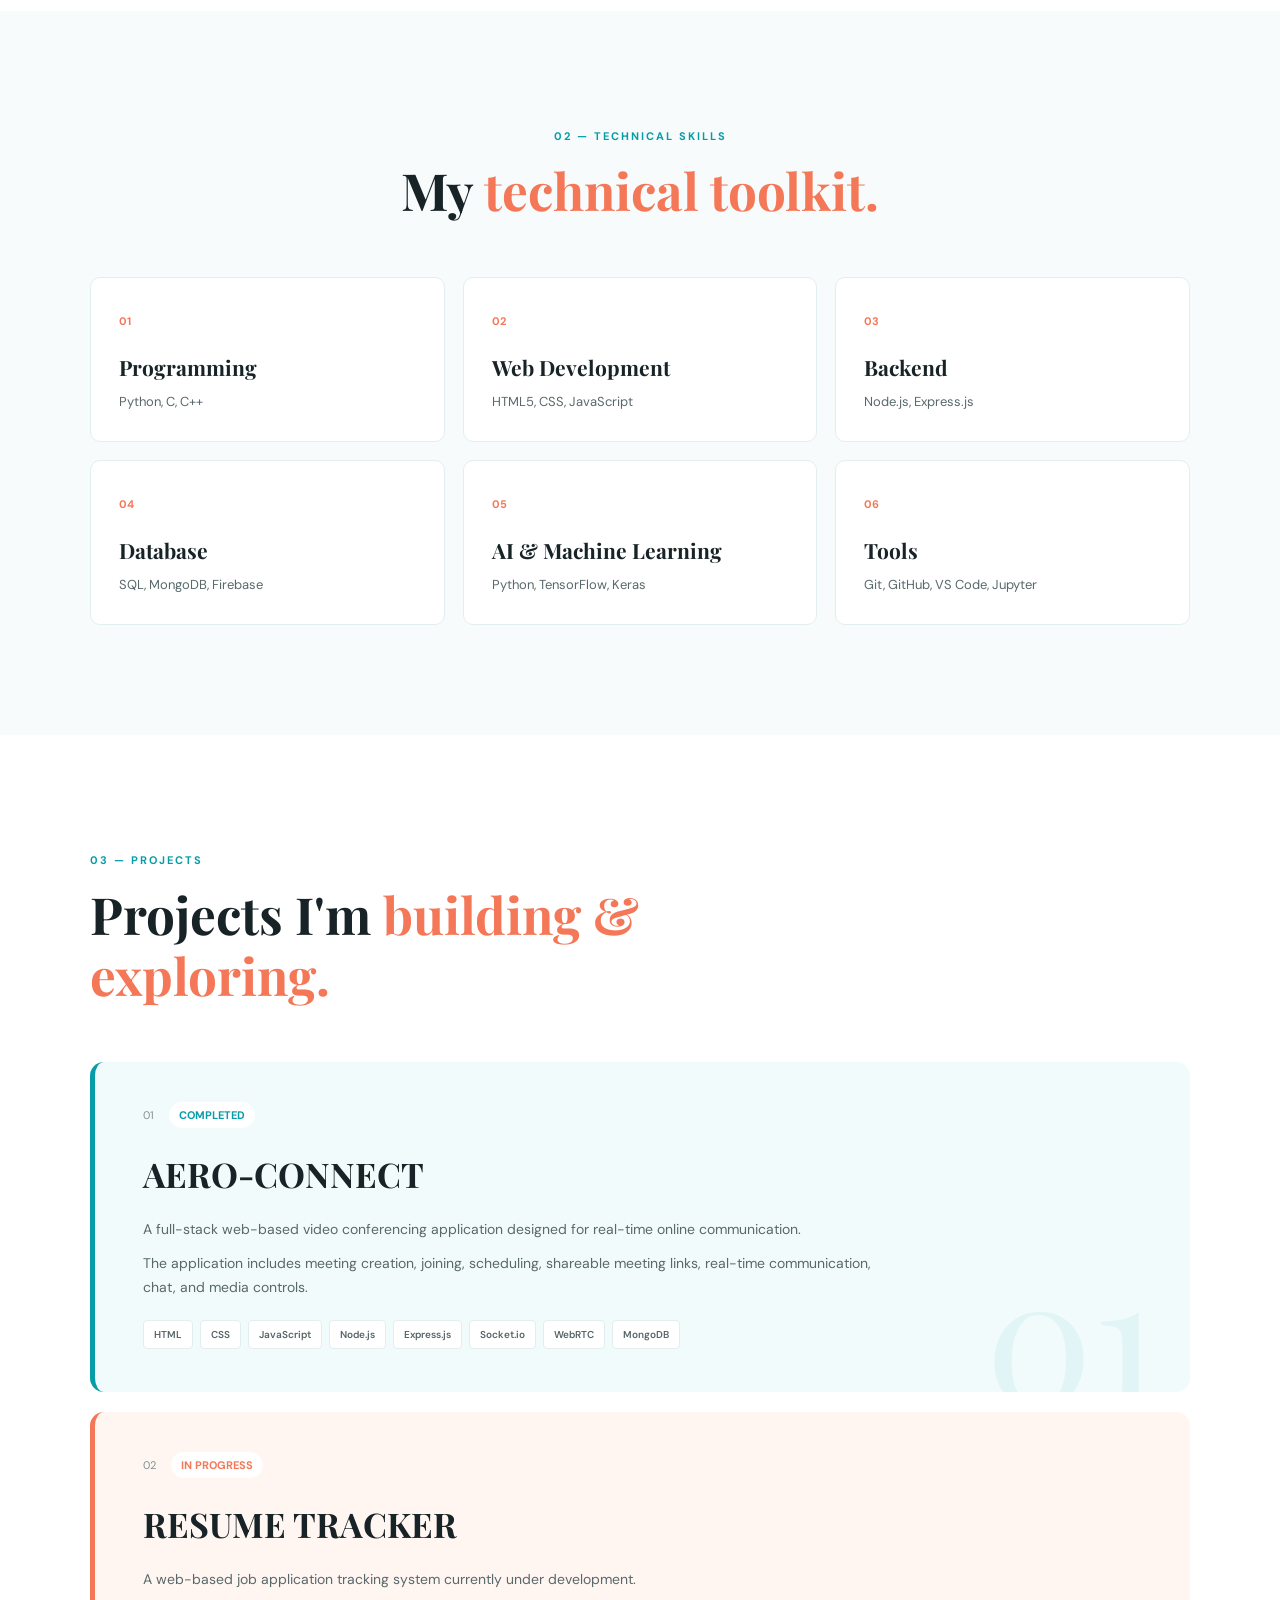
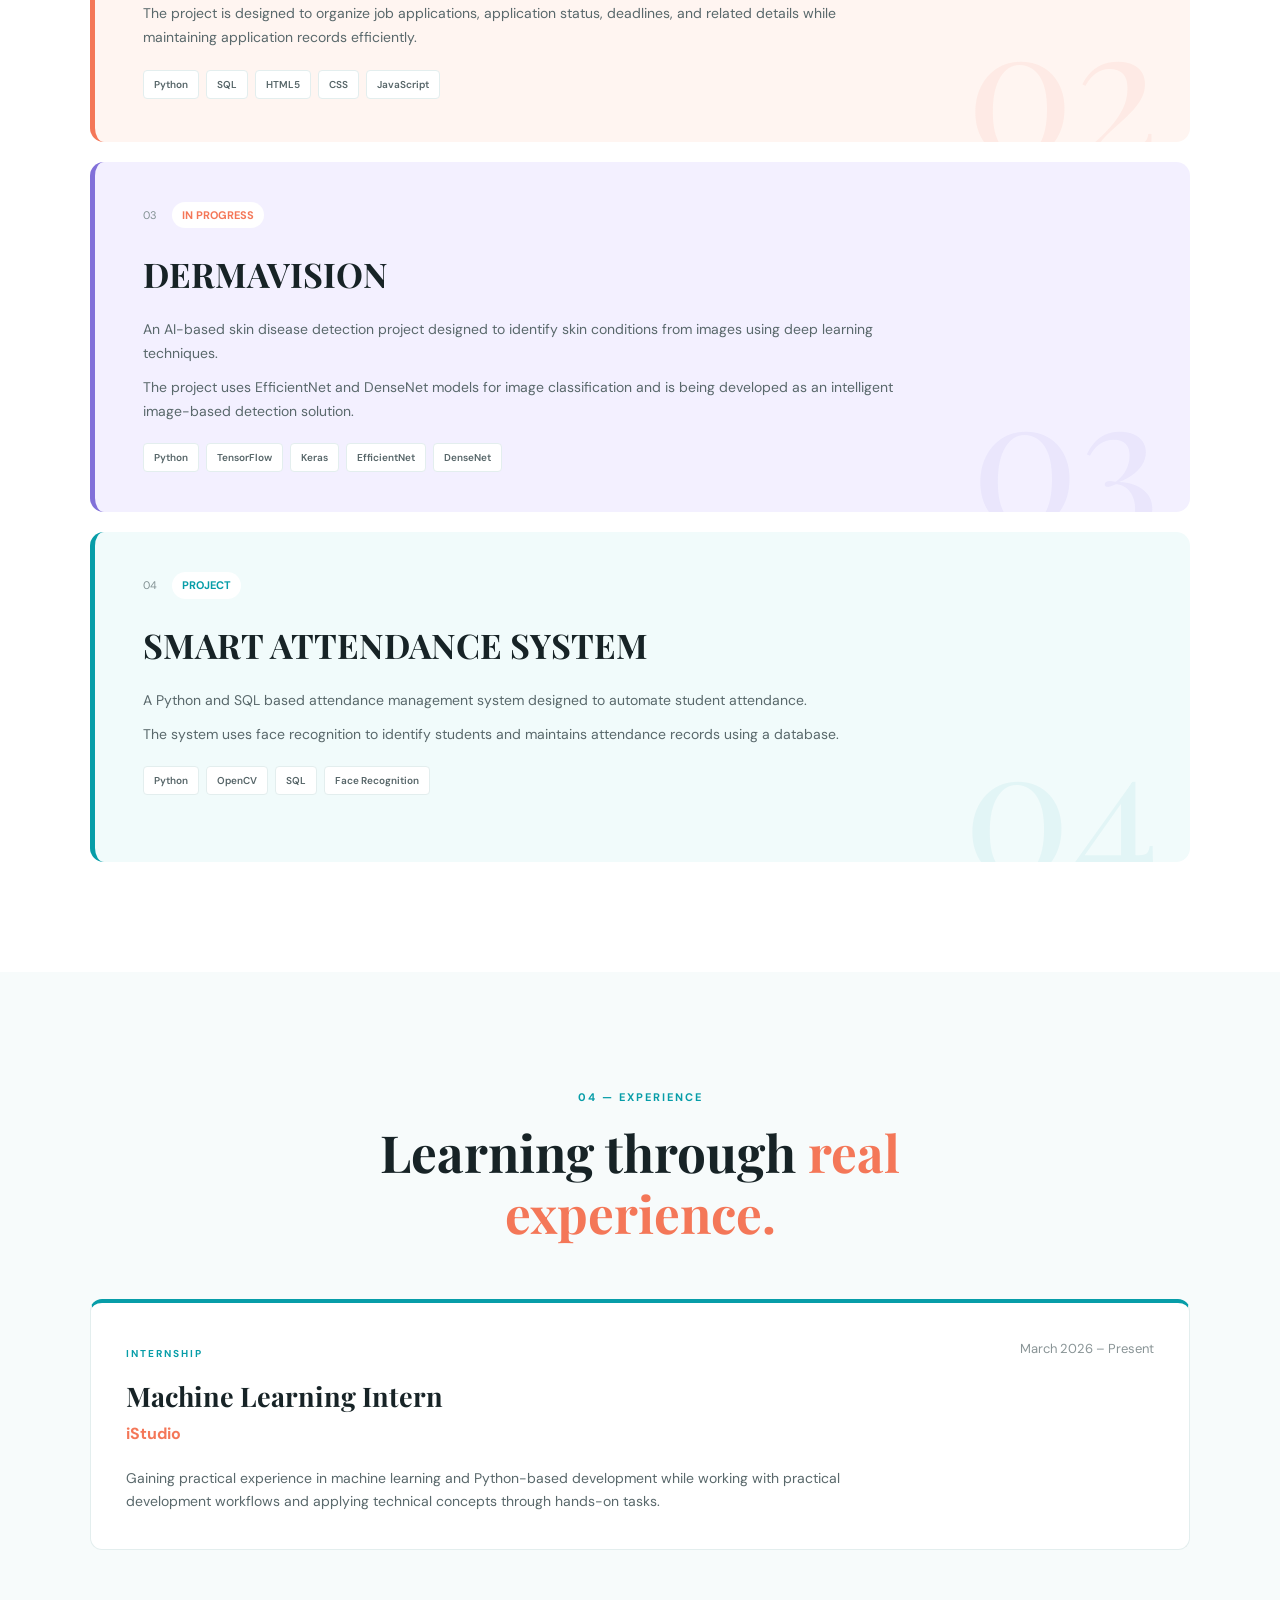
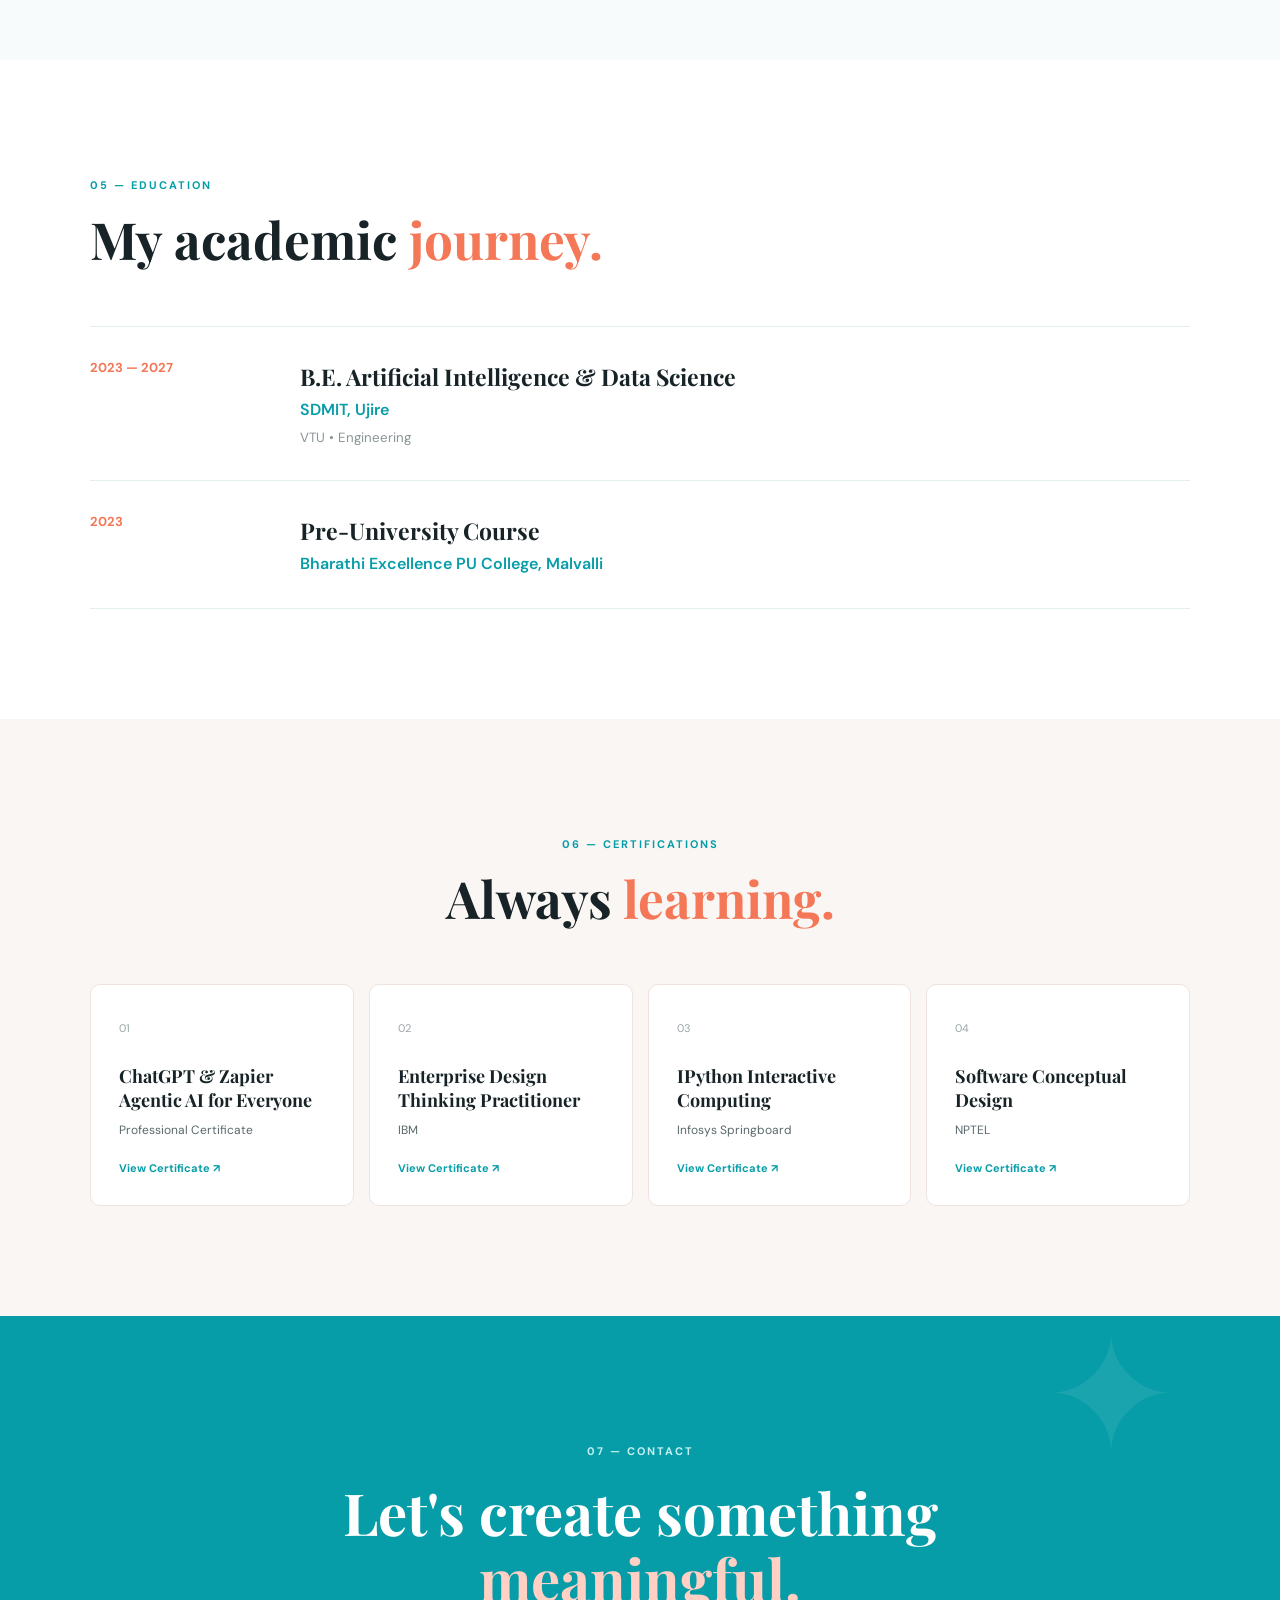
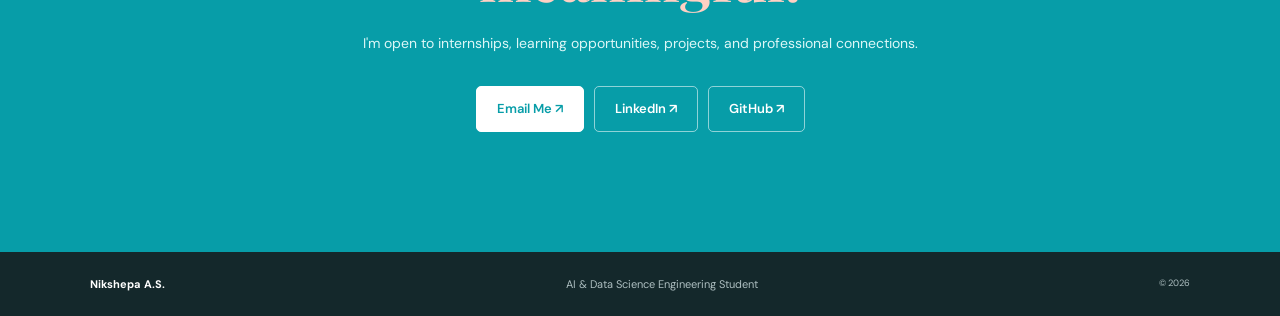
==== commit dd5e9854: "update  profile image" ====
--- a/index.html
+++ b/index.html
@@ -193,7 +193,7 @@
                 <div class="photo-wrapper">
 
                     <img
-                        src="assets/profile.jpg"
+                        src="assets/profile.png"
                         alt="Nikshepa A.S."
                     >
 
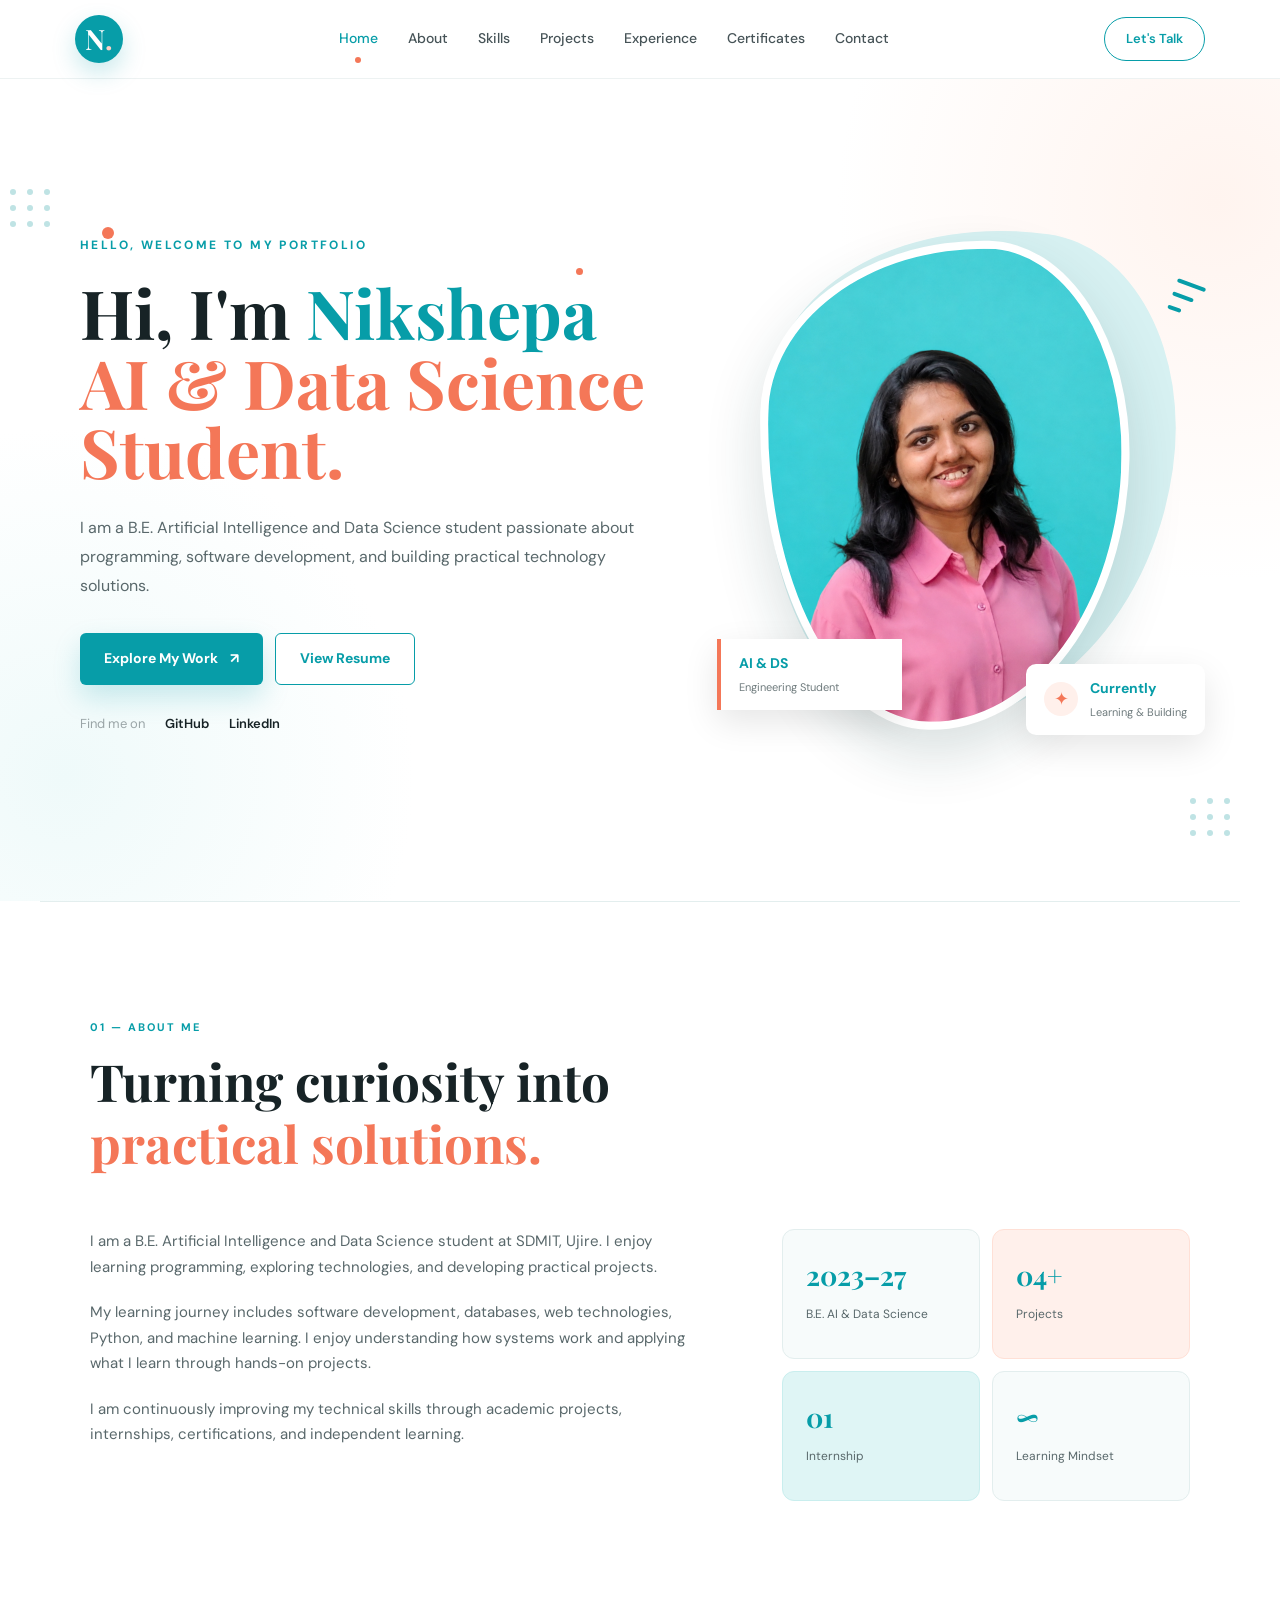
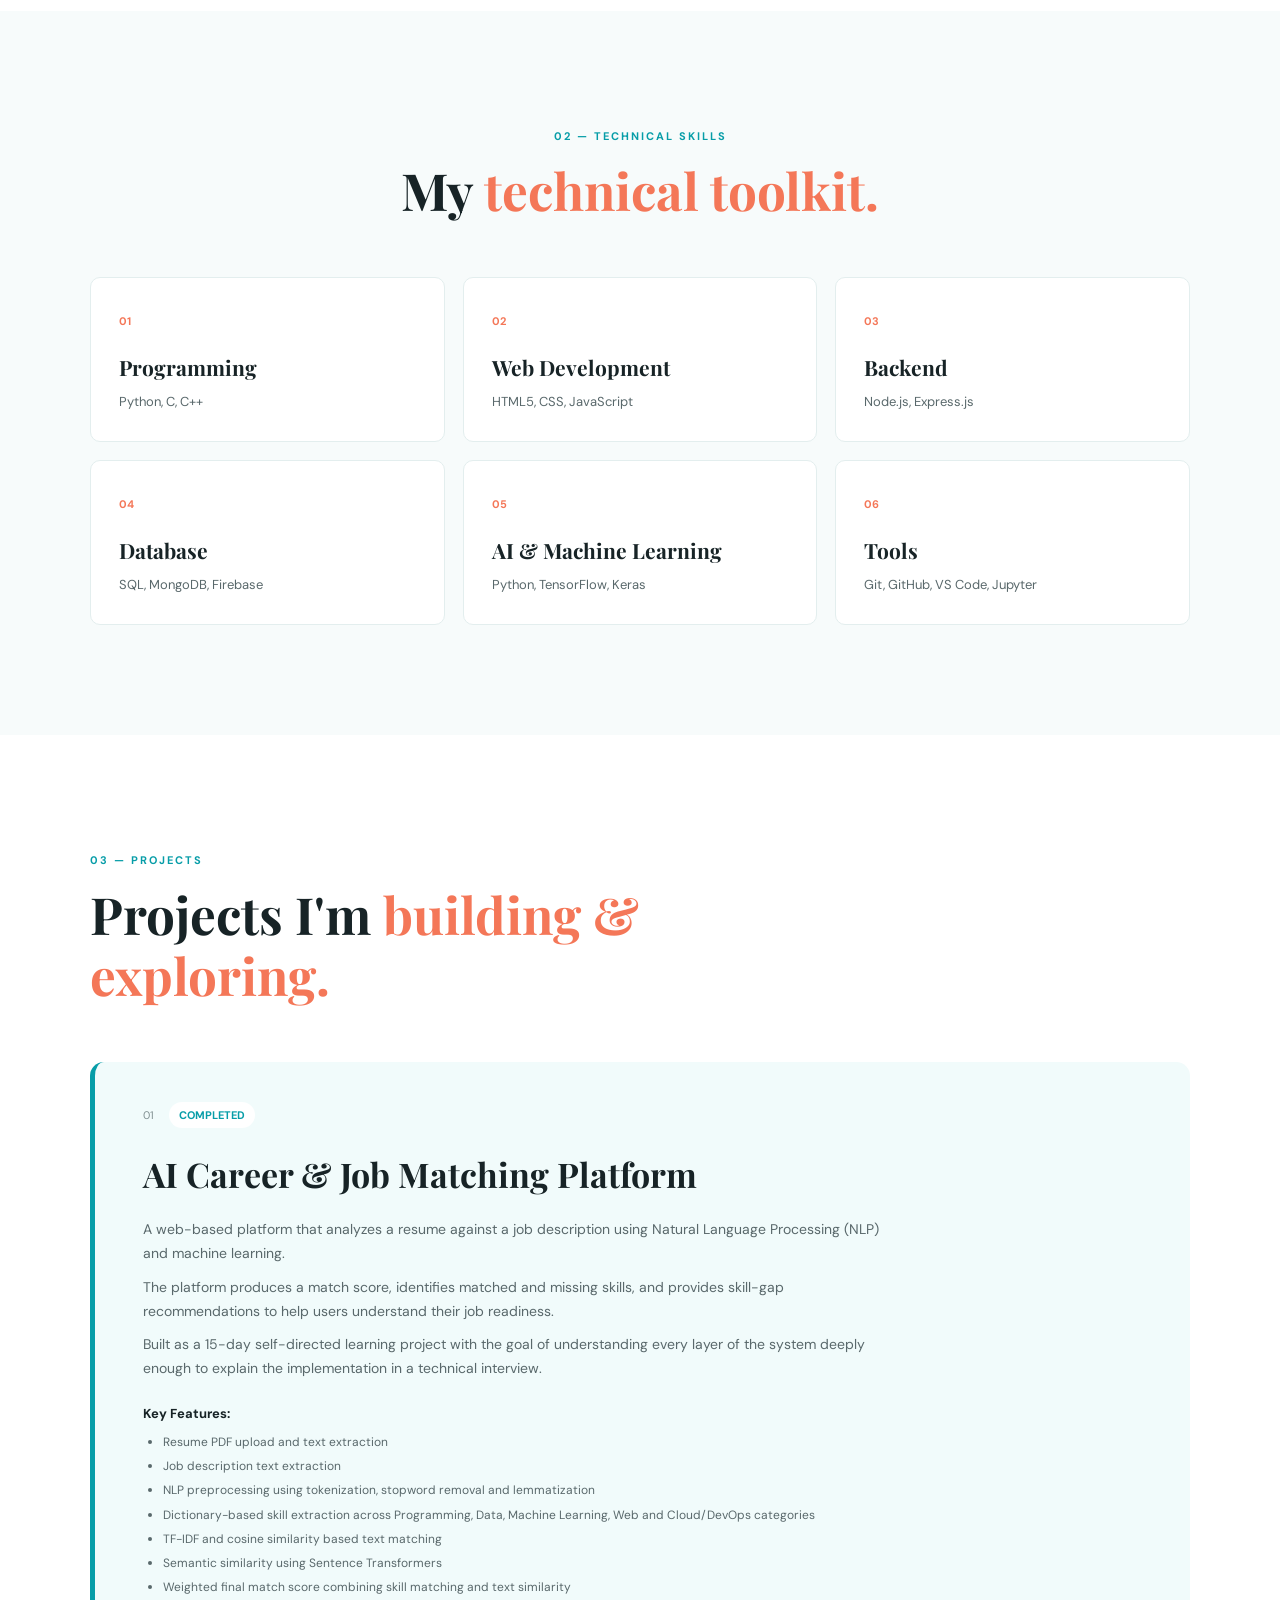
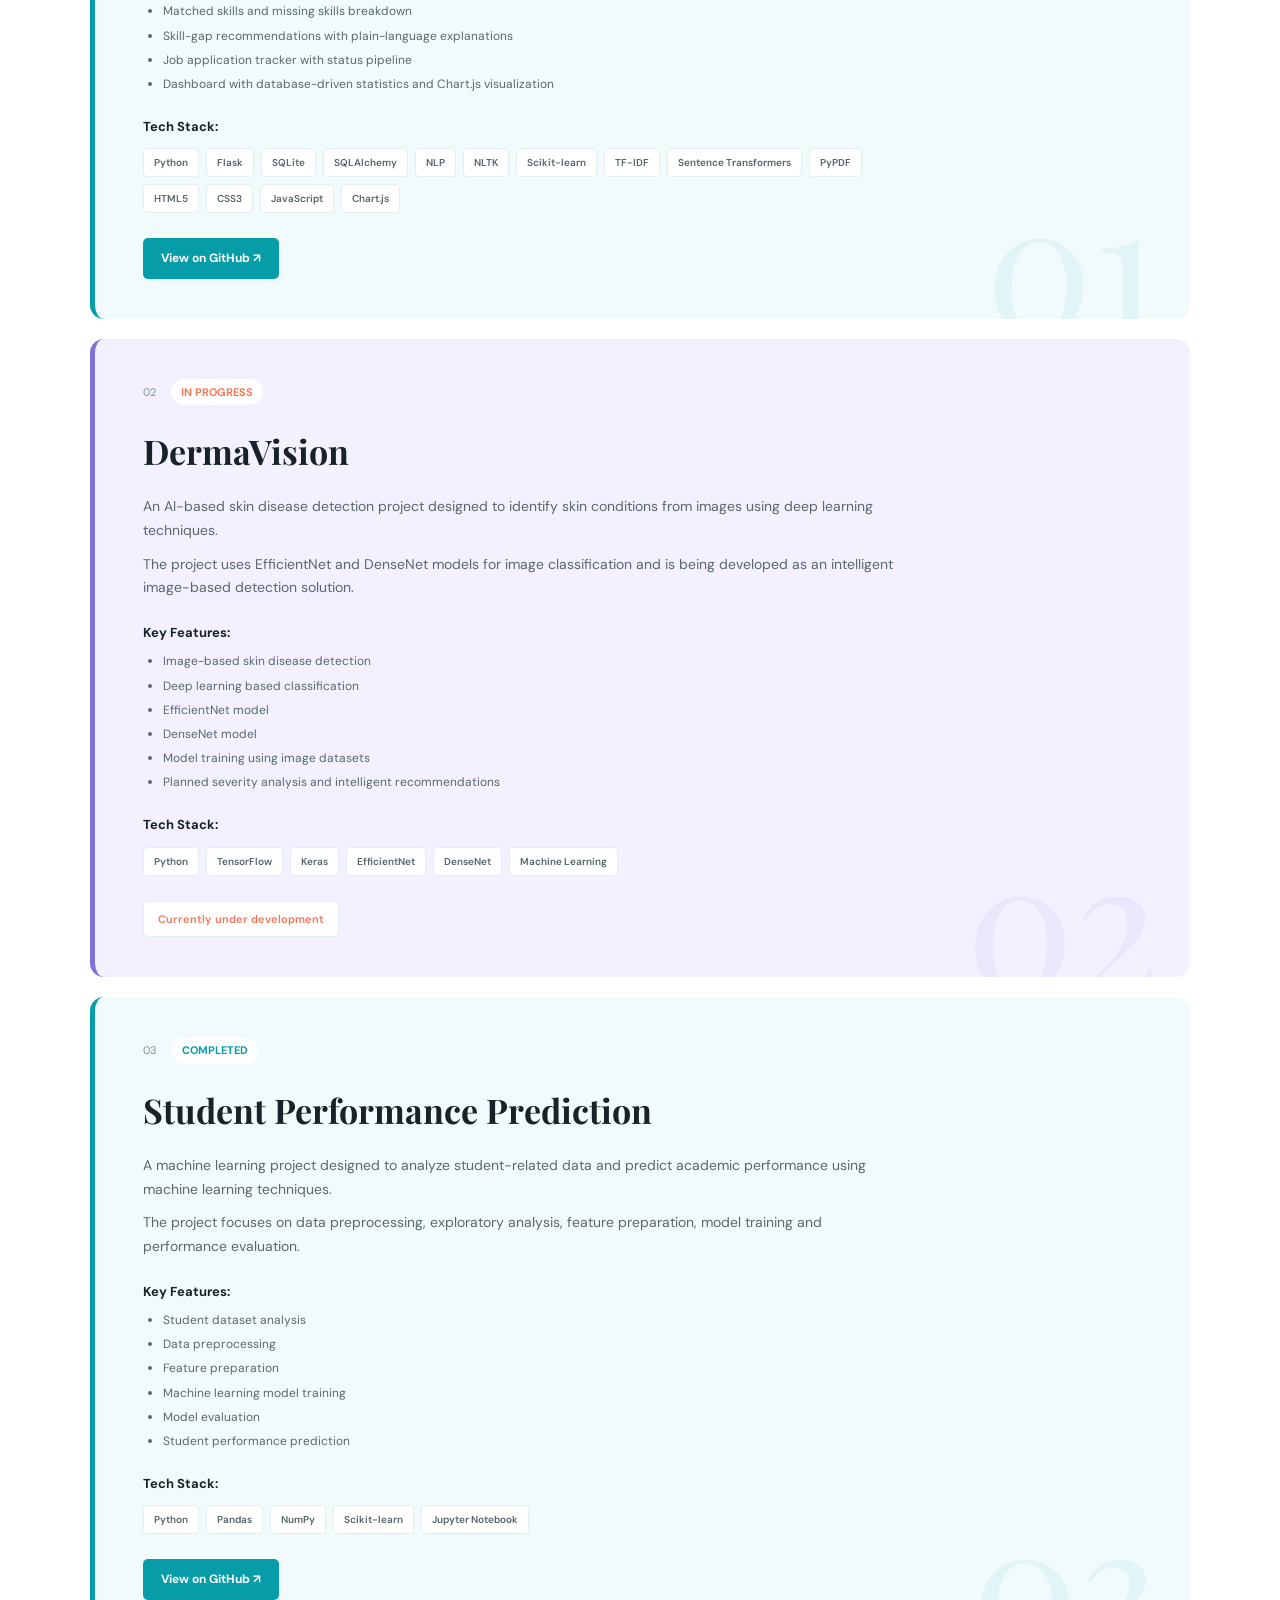
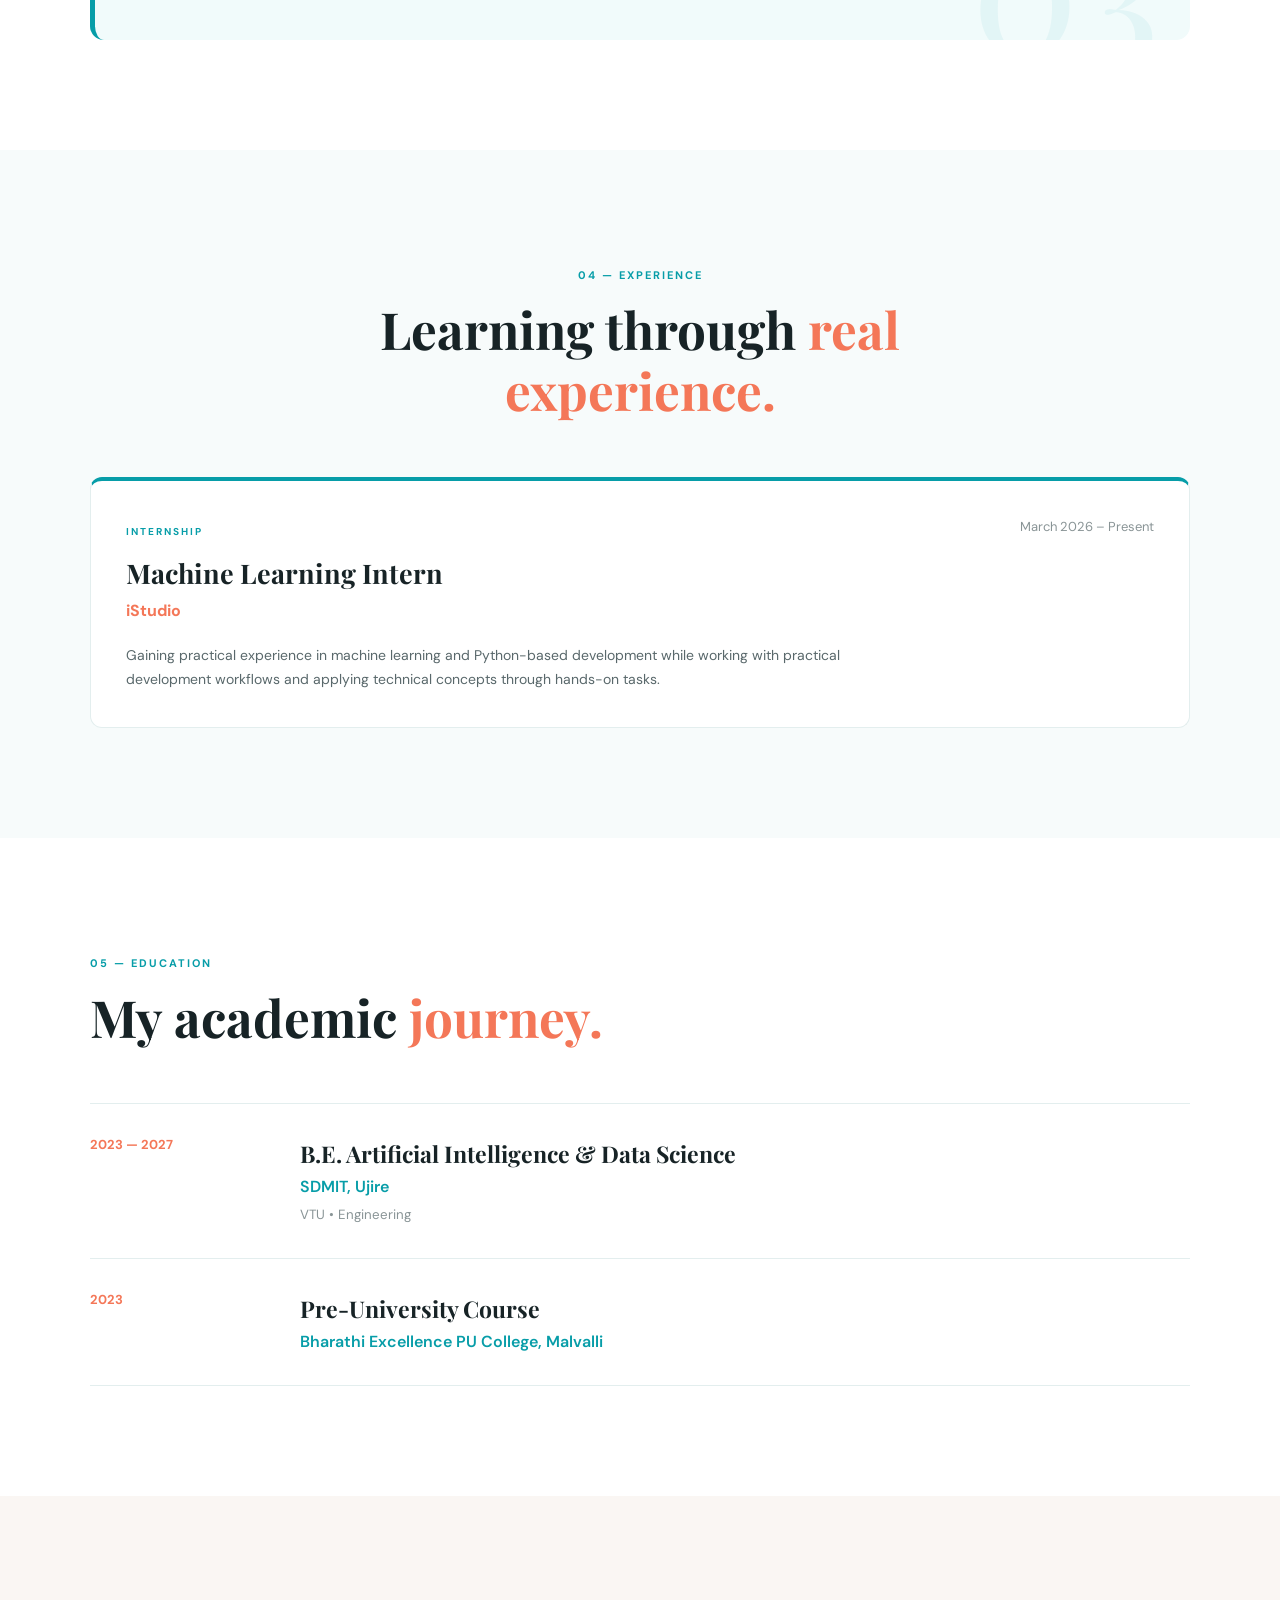
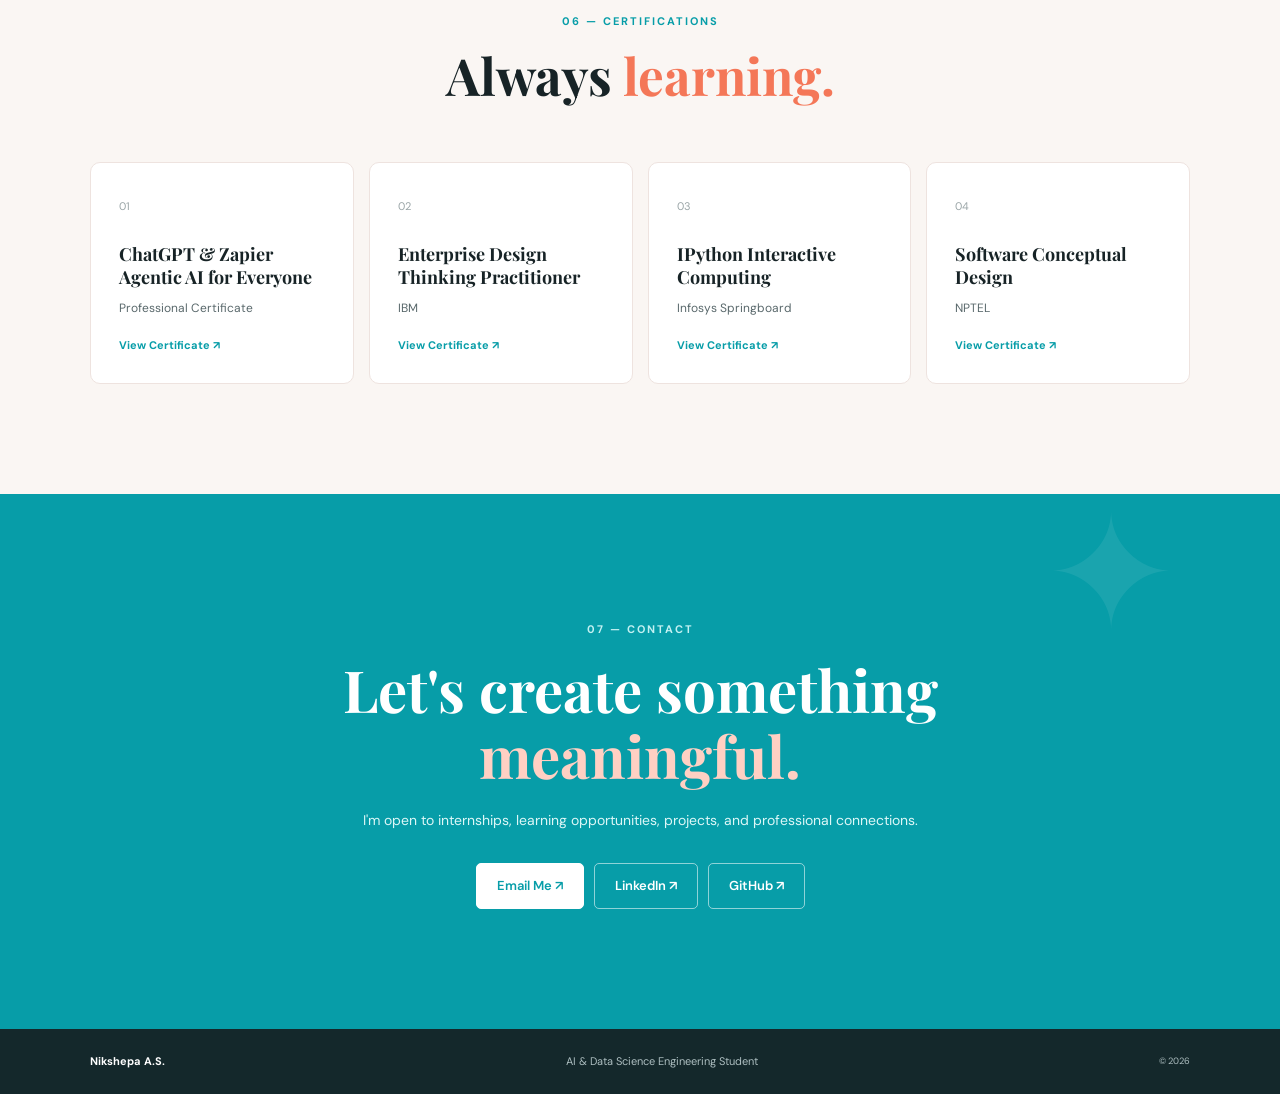
==== commit 8d0b1f7e: "Update portfolio projects" ====
--- a/index.html
+++ b/index.html
@@ -2,19 +2,96 @@
 <html lang="en">
 
 <head>
+
     <meta charset="UTF-8">
-    <meta name="viewport" content="width=device-width, initial-scale=1.0">
-
-    <title>Nikshepa A.S. | AI & Data Science</title>
-
-    <link rel="stylesheet" href="style.css">
-
-    <link rel="preconnect" href="https://fonts.googleapis.com">
-    <link rel="preconnect" href="https://fonts.gstatic.com" crossorigin>
-
-    <link href="https://fonts.googleapis.com/css2?family=DM+Sans:wght@400;500;600;700&family=Playfair+Display:wght@600;700&display=swap" rel="stylesheet">
+
+    <meta
+        name="viewport"
+        content="width=device-width, initial-scale=1.0"
+    >
+
+    <!-- ================= SEO ================= -->
+
+    <title>
+        Nikshepa A.S. | AI & Data Science Student | Portfolio
+    </title>
+
+    <meta
+        name="description"
+        content="Nikshepa A.S. is an Artificial Intelligence and Data Science engineering student at SDMIT, Ujire. Explore her projects, technical skills, certifications, internship experience, and portfolio."
+    >
+
+    <meta
+        name="keywords"
+        content="Nikshepa A.S., Nikshepa, AI and Data Science, Artificial Intelligence, Data Science, Python, Machine Learning, SDMIT, Ujire, portfolio"
+    >
+
+    <meta
+        name="author"
+        content="Nikshepa A.S."
+    >
+
+    <meta
+        name="robots"
+        content="index, follow"
+    >
+
+    <link
+        rel="canonical"
+        href="https://nikshepa-as-portfolio.vercel.app/"
+    >
+
+
+    <!-- ================= SOCIAL MEDIA PREVIEW ================= -->
+
+    <meta
+        property="og:title"
+        content="Nikshepa A.S. | AI & Data Science Student"
+    >
+
+    <meta
+        property="og:description"
+        content="Explore Nikshepa A.S.'s portfolio, projects, technical skills, certifications, internship experience, and academic journey."
+    >
+
+    <meta
+        property="og:type"
+        content="website"
+    >
+
+    <meta
+        property="og:url"
+        content="https://nikshepa-as-portfolio.vercel.app/"
+    >
+
+
+    <!-- ================= STYLES ================= -->
+
+    <link
+        rel="stylesheet"
+        href="style.css"
+    >
+
+
+    <!-- ================= GOOGLE FONTS ================= -->
+
+    <link
+        rel="preconnect"
+        href="https://fonts.googleapis.com"
+    >
+
+    <link
+        rel="preconnect"
+        href="https://fonts.gstatic.com"
+        crossorigin
+    >
+
+    <link
+        href="https://fonts.googleapis.com/css2?family=DM+Sans:wght@400;500;600;700&family=Playfair+Display:wght@600;700&display=swap"
+        rel="stylesheet"
+    >
+
 </head>
-
 <body>
 
     <!-- ================= NAVBAR ================= -->
@@ -418,253 +495,388 @@
 
 
     <!-- ================= PROJECTS ================= -->
-
-    <section id="projects" class="section projects-section">
-
-        <div class="section-heading">
-
-            <span>03 — PROJECTS</span>
-
-            <h2>
-                Projects I'm
-                <em>building & exploring.</em>
-            </h2>
-
-        </div>
-
-
-        <div class="projects-container">
-
-
-            <!-- AERO CONNECT -->
-
-            <article class="project-card">
-
-                <div class="project-content">
-
-                    <div class="project-top">
-
-                        <span>01</span>
-
-                        <b class="completed">
-                            COMPLETED
-                        </b>
-
-                    </div>
-
-
-                    <h3>
-                        AERO-CONNECT
-                    </h3>
-
-
-                    <p>
-                        A full-stack web-based video conferencing
-                        application designed for real-time online
-                        communication.
-                    </p>
-
-
-                    <p>
-                        The application includes meeting creation,
-                        joining, scheduling, shareable meeting links,
-                        real-time communication, chat, and media
-                        controls.
-                    </p>
-
-
-                    <div class="tags">
-
-                        <span>HTML</span>
-                        <span>CSS</span>
-                        <span>JavaScript</span>
-                        <span>Node.js</span>
-                        <span>Express.js</span>
-                        <span>Socket.io</span>
-                        <span>WebRTC</span>
-                        <span>MongoDB</span>
-
-                    </div>
-
-                </div>
-
-
-                <div class="big-number">
-                    01
-                </div>
-
-            </article>
-
-
-            <!-- RESUME TRACKER -->
-
-            <article class="project-card coral-project">
-
-                <div class="project-content">
-
-                    <div class="project-top">
-
-                        <span>02</span>
-
-                        <b class="ongoing">
-                            IN PROGRESS
-                        </b>
-
-                    </div>
-
-
-                    <h3>
-                        RESUME TRACKER
-                    </h3>
-
-
-                    <p>
-                        A web-based job application tracking system
-                        currently under development.
-                    </p>
-
-
-                    <p>
-                        The project is designed to organize job
-                        applications, application status, deadlines,
-                        and related details while maintaining
-                        application records efficiently.
-                    </p>
-
-
-                    <div class="tags">
-
-                        <span>Python</span>
-                        <span>SQL</span>
-                        <span>HTML5</span>
-                        <span>CSS</span>
-                        <span>JavaScript</span>
-
-                    </div>
-
-                </div>
-
-
-                <div class="big-number">
-                    02
-                </div>
-
-            </article>
-
-
-            <!-- DERMAVISION -->
-
-            <article class="project-card lavender-project">
-
-                <div class="project-content">
-
-                    <div class="project-top">
-
-                        <span>03</span>
-
-                        <b class="ongoing">
-                            IN PROGRESS
-                        </b>
-
-                    </div>
-
-
-                    <h3>
-                        DERMAVISION
-                    </h3>
-
-
-                    <p>
-                        An AI-based skin disease detection project
-                        designed to identify skin conditions from
-                        images using deep learning techniques.
-                    </p>
-
-
-                    <p>
-                        The project uses EfficientNet and DenseNet
-                        models for image classification and is being
-                        developed as an intelligent image-based
-                        detection solution.
-                    </p>
-
-
-                    <div class="tags">
-
-                        <span>Python</span>
-                        <span>TensorFlow</span>
-                        <span>Keras</span>
-                        <span>EfficientNet</span>
-                        <span>DenseNet</span>
-
-                    </div>
-
-                </div>
-
-
-                <div class="big-number">
-                    03
-                </div>
-
-            </article>
-
-
-            <!-- SMART ATTENDANCE -->
-
-            <article class="project-card">
-
-                <div class="project-content">
-
-                    <div class="project-top">
-
-                        <span>04</span>
-
-                        <b class="completed">
-                            PROJECT
-                        </b>
-
-                    </div>
-
-
-                    <h3>
-                        SMART ATTENDANCE SYSTEM
-                    </h3>
-
-
-                    <p>
-                        A Python and SQL based attendance management
-                        system designed to automate student attendance.
-                    </p>
-
-
-                    <p>
-                        The system uses face recognition to identify
-                        students and maintains attendance records
-                        using a database.
-                    </p>
-
-
-                    <div class="tags">
-
-                        <span>Python</span>
-                        <span>OpenCV</span>
-                        <span>SQL</span>
-                        <span>Face Recognition</span>
-
-                    </div>
-
-                </div>
-
-
-                <div class="big-number">
-                    04
-                </div>
-
-            </article>
-
-        </div>
-
-    </section>
+<!-- ================= PROJECTS ================= -->
+
+<section id="projects" class="section projects-section">
+
+    <div class="section-heading">
+
+        <span>03 — PROJECTS</span>
+
+        <h2>
+            Projects I'm
+            <em>building & exploring.</em>
+        </h2>
+
+    </div>
+
+
+    <div class="projects-container">
+
+
+        <!-- ================= PROJECT 01 ================= -->
+
+        <article class="project-card">
+
+            <div class="project-content">
+
+                <div class="project-top">
+
+                    <span>01</span>
+
+                    <b class="completed">
+                        COMPLETED
+                    </b>
+
+                </div>
+
+
+                <h3>
+                    AI Career & Job Matching Platform
+                </h3>
+
+
+                <p>
+                    A web-based platform that analyzes a resume
+                    against a job description using Natural Language
+                    Processing (NLP) and machine learning.
+                </p>
+
+
+                <p>
+                    The platform produces a match score, identifies
+                    matched and missing skills, and provides
+                    skill-gap recommendations to help users understand
+                    their job readiness.
+                </p>
+
+
+                <p>
+                    Built as a 15-day self-directed learning project
+                    with the goal of understanding every layer of the
+                    system deeply enough to explain the implementation
+                    in a technical interview.
+                </p>
+
+
+                <div class="project-features">
+
+                    <strong>Key Features:</strong>
+
+                    <ul>
+
+                        <li>
+                            Resume PDF upload and text extraction
+                        </li>
+
+                        <li>
+                            Job description text extraction
+                        </li>
+
+                        <li>
+                            NLP preprocessing using tokenization,
+                            stopword removal and lemmatization
+                        </li>
+
+                        <li>
+                            Dictionary-based skill extraction
+                            across Programming, Data, Machine Learning,
+                            Web and Cloud/DevOps categories
+                        </li>
+
+                        <li>
+                            TF-IDF and cosine similarity based
+                            text matching
+                        </li>
+
+                        <li>
+                            Semantic similarity using Sentence
+                            Transformers
+                        </li>
+
+                        <li>
+                            Weighted final match score combining
+                            skill matching and text similarity
+                        </li>
+
+                        <li>
+                            Matched skills and missing skills breakdown
+                        </li>
+
+                        <li>
+                            Skill-gap recommendations with
+                            plain-language explanations
+                        </li>
+
+                        <li>
+                            Job application tracker with status pipeline
+                        </li>
+
+                        <li>
+                            Dashboard with database-driven statistics
+                            and Chart.js visualization
+                        </li>
+
+                    </ul>
+
+                </div>
+
+
+                <div class="tech-stack">
+
+                    <strong>Tech Stack:</strong>
+
+                    <span>Python</span>
+                    <span>Flask</span>
+                    <span>SQLite</span>
+                    <span>SQLAlchemy</span>
+                    <span>NLP</span>
+                    <span>NLTK</span>
+                    <span>Scikit-learn</span>
+                    <span>TF-IDF</span>
+                    <span>Sentence Transformers</span>
+                    <span>PyPDF</span>
+                    <span>HTML5</span>
+                    <span>CSS3</span>
+                    <span>JavaScript</span>
+                    <span>Chart.js</span>
+
+                </div>
+
+
+                <!-- CHANGE THIS URL -->
+
+                <a
+                    href="https://github.com/Nikshepa-AS/AI-Career-Job-Matching-Platform"
+                    target="_blank"
+                    rel="noopener noreferrer"
+                    class="project-link"
+                >
+                    View on GitHub ↗
+                </a>
+
+            </div>
+
+
+            <div class="big-number">
+                01
+            </div>
+
+        </article>
+
+
+
+        <!-- ================= PROJECT 02 ================= -->
+
+        <article class="project-card lavender-project">
+
+            <div class="project-content">
+
+                <div class="project-top">
+
+                    <span>02</span>
+
+                    <b class="ongoing">
+                        IN PROGRESS
+                    </b>
+
+                </div>
+
+
+                <h3>
+                    DermaVision
+                </h3>
+
+
+                <p>
+                    An AI-based skin disease detection project
+                    designed to identify skin conditions from images
+                    using deep learning techniques.
+                </p>
+
+
+                <p>
+                    The project uses EfficientNet and DenseNet
+                    models for image classification and is being
+                    developed as an intelligent image-based
+                    detection solution.
+                </p>
+
+
+                <div class="project-features">
+
+                    <strong>Key Features:</strong>
+
+                    <ul>
+
+                        <li>
+                            Image-based skin disease detection
+                        </li>
+
+                        <li>
+                            Deep learning based classification
+                        </li>
+
+                        <li>
+                            EfficientNet model
+                        </li>
+
+                        <li>
+                            DenseNet model
+                        </li>
+
+                        <li>
+                            Model training using image datasets
+                        </li>
+
+                        <li>
+                            Planned severity analysis and
+                            intelligent recommendations
+                        </li>
+
+                    </ul>
+
+                </div>
+
+
+                <div class="tech-stack">
+
+                    <strong>Tech Stack:</strong>
+
+                    <span>Python</span>
+                    <span>TensorFlow</span>
+                    <span>Keras</span>
+                    <span>EfficientNet</span>
+                    <span>DenseNet</span>
+                    <span>Machine Learning</span>
+
+                </div>
+
+
+                <span class="project-status">
+                    Currently under development
+                </span>
+
+            </div>
+
+
+            <div class="big-number">
+                02
+            </div>
+
+        </article>
+
+
+
+        <!-- ================= PROJECT 03 ================= -->
+
+        <article class="project-card">
+
+            <div class="project-content">
+
+                <div class="project-top">
+
+                    <span>03</span>
+
+                    <b class="completed">
+                        COMPLETED
+                    </b>
+
+                </div>
+
+
+                <h3>
+                    Student Performance Prediction
+                </h3>
+
+
+                <p>
+                    A machine learning project designed to analyze
+                    student-related data and predict academic
+                    performance using machine learning techniques.
+                </p>
+
+
+                <p>
+                    The project focuses on data preprocessing,
+                    exploratory analysis, feature preparation,
+                    model training and performance evaluation.
+                </p>
+
+
+                <div class="project-features">
+
+                    <strong>Key Features:</strong>
+
+                    <ul>
+
+                        <li>
+                            Student dataset analysis
+                        </li>
+
+                        <li>
+                            Data preprocessing
+                        </li>
+
+                        <li>
+                            Feature preparation
+                        </li>
+
+                        <li>
+                            Machine learning model training
+                        </li>
+
+                        <li>
+                            Model evaluation
+                        </li>
+
+                        <li>
+                            Student performance prediction
+                        </li>
+
+                    </ul>
+
+                </div>
+
+
+                <div class="tech-stack">
+
+                    <strong>Tech Stack:</strong>
+
+                    <span>Python</span>
+                    <span>Pandas</span>
+                    <span>NumPy</span>
+                    <span>Scikit-learn</span>
+                    <span>Jupyter Notebook</span>
+
+                </div>
+
+
+                <!-- CHANGE THIS URL -->
+
+                <a
+                    href="https://github.com/Nikshepa-AS/Student-performance-indicator"
+                    target="_blank"
+                    rel="noopener noreferrer"
+                    class="project-link"
+                >
+                    View on GitHub ↗
+                </a>
+
+            </div>
+
+
+            <div class="big-number">
+                03
+            </div>
+
+        </article>
+
+
+    </div>
+
+</section>
+
 
 
     <!-- ================= EXPERIENCE ================= -->
--- a/style.css
+++ b/style.css
@@ -2123,4 +2123,111 @@
 
     }
 
+}
+/* =========================================================
+   PROJECT DETAILS
+========================================================= */
+
+.project-features {
+    margin-top: 22px;
+    color: var(--text);
+}
+
+
+.project-features strong {
+    display: block;
+    margin-bottom: 8px;
+    color: var(--dark);
+    font-size: 13px;
+}
+
+
+.project-features ul {
+    margin-left: 20px;
+    padding-left: 0;
+}
+
+
+.project-features li {
+    margin-bottom: 5px;
+    font-size: 12px;
+    line-height: 1.6;
+}
+
+
+.tech-stack {
+    display: flex;
+    flex-wrap: wrap;
+    align-items: center;
+    gap: 7px;
+    margin-top: 22px;
+}
+
+
+.tech-stack strong {
+    width: 100%;
+    margin-bottom: 3px;
+    font-size: 13px;
+    color: var(--dark);
+}
+
+
+.tech-stack span {
+    padding: 5px 10px;
+    background: white;
+    border: 1px solid #e3eeee;
+    border-radius: 4px;
+    color: #566568;
+    font-size: 10px;
+    font-weight: 600;
+}
+
+
+.project-link {
+    display: inline-flex;
+    align-items: center;
+    gap: 7px;
+
+    margin-top: 25px;
+
+    padding: 10px 18px;
+
+    background: var(--teal);
+    color: white;
+
+    border-radius: 5px;
+
+    text-decoration: none;
+
+    font-size: 12px;
+    font-weight: 700;
+
+    transition: 0.3s;
+}
+
+
+.project-link:hover {
+    background: var(--teal-dark);
+    transform: translateY(-2px);
+}
+
+
+.project-status {
+    display: inline-block;
+
+    margin-top: 25px;
+
+    padding: 8px 14px;
+
+    background: white;
+
+    border: 1px solid #e3eeee;
+
+    border-radius: 5px;
+
+    color: var(--coral);
+
+    font-size: 11px;
+
+    font-weight: 600;
 }
